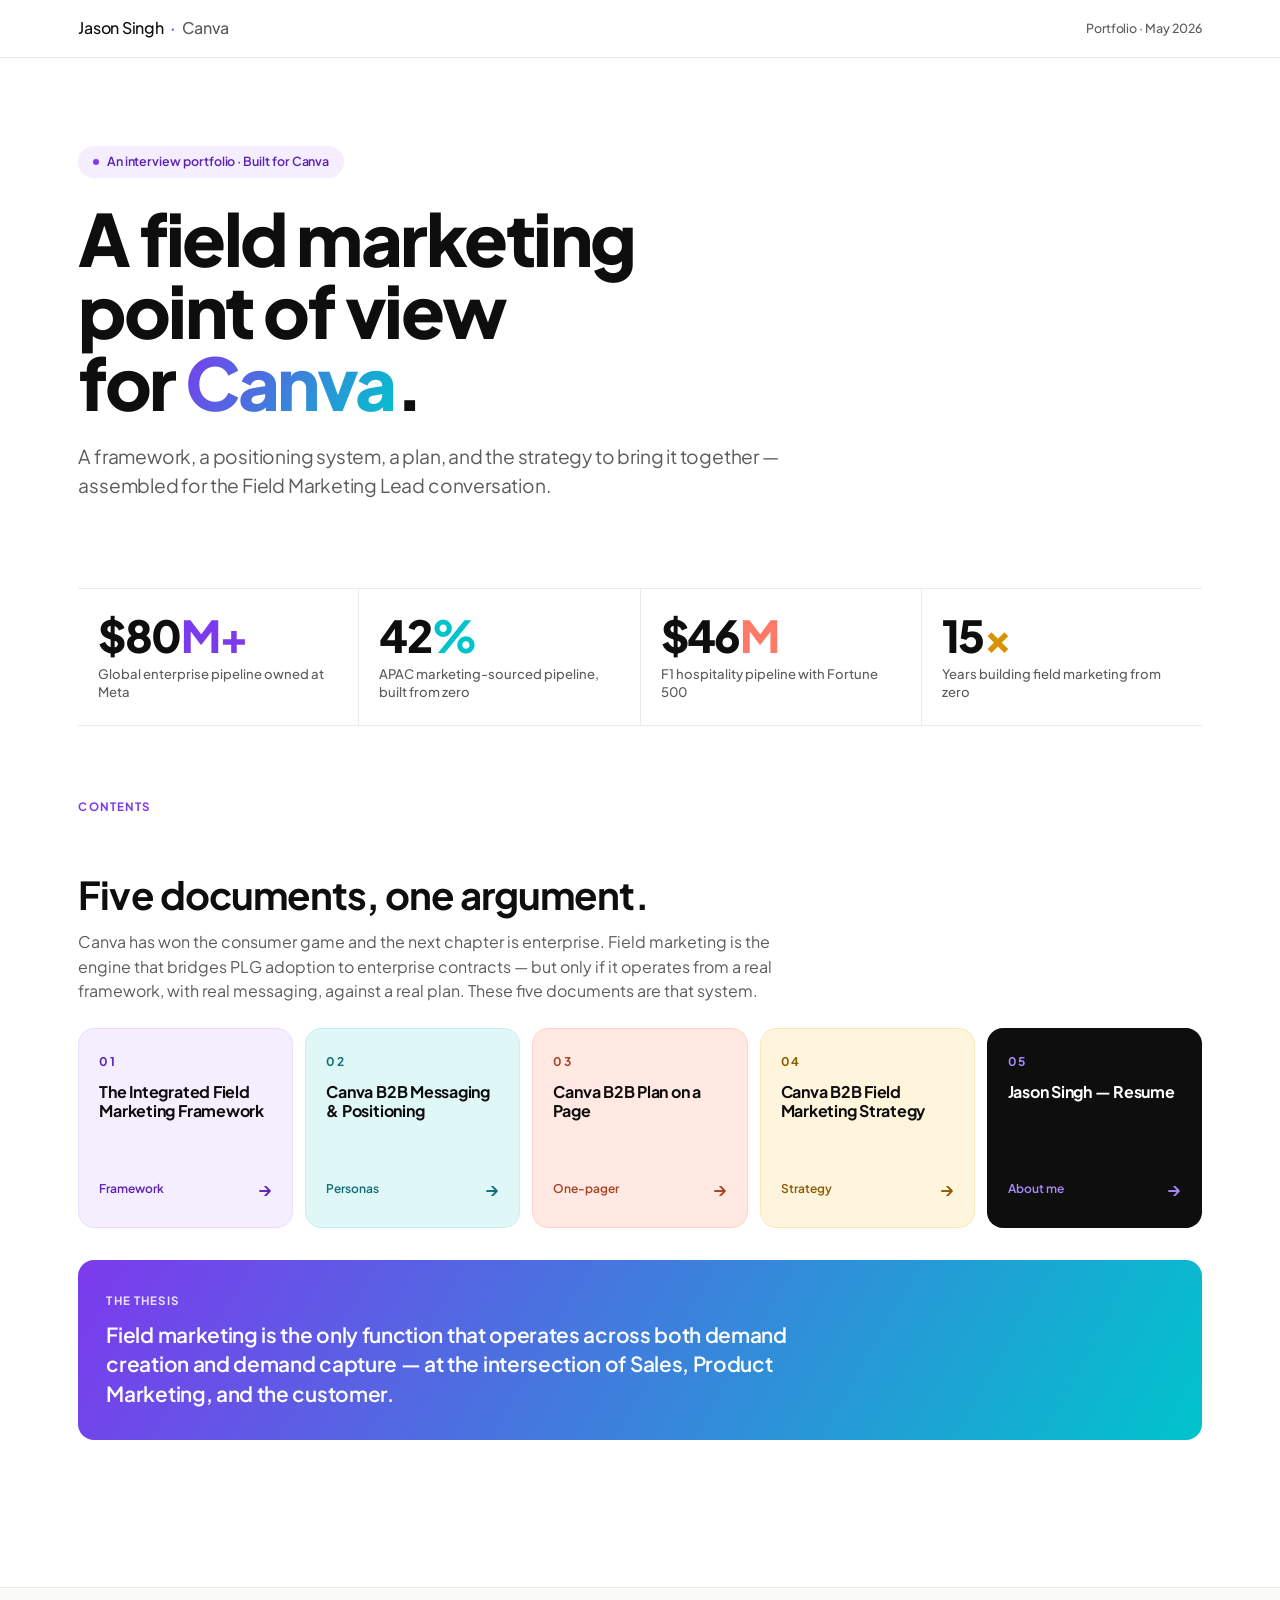
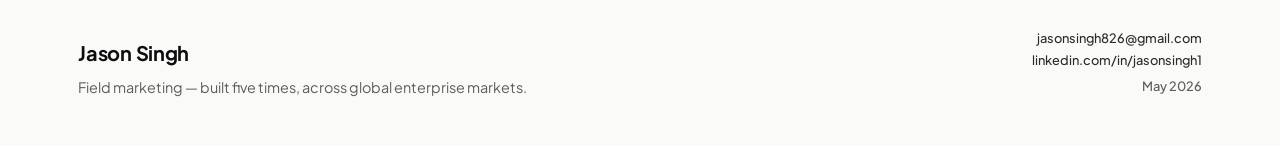
==== index.html @ 4a8be70e "Add files via upload" ====
<!DOCTYPE html>
<html lang="en">
<head>
<meta charset="UTF-8">
<meta name="viewport" content="width=device-width, initial-scale=1.0">
<title>Jason Singh — Field Marketing Portfolio for Canva</title>
<meta name="description" content="Field marketing strategy, messaging framework, and execution plan developed for Canva — by Jason Singh.">
<link rel="stylesheet" href="styles.css">
</head>
<body>

<nav class="topnav">
  <div class="topnav-inner">
    <div class="brand"><a href="index.html">Jason Singh<span class="dot">·</span><span class="sub">Canva</span></a></div>
    <span class="nav-section">Portfolio · May 2026</span>
  </div>
</nav>

<main>
  <header class="hero">
    <div class="container">
      <span class="pill">An interview portfolio · Built for Canva</span>
      <h1>A field marketing<br>point of view<br>for <span class="gradient-text">Canva</span>.</h1>
      <p class="lead">A framework, a positioning system, a plan, and the strategy to bring it together — assembled for the Field Marketing Lead conversation.</p>
    </div>
  </header>

  <div class="container">
    <div class="stat-strip">
      <div class="cell">
        <div class="num">$80<span class="accent">M+</span></div>
        <div class="label">Global enterprise pipeline owned at Meta</div>
      </div>
      <div class="cell">
        <div class="num">42<span class="accent">%</span></div>
        <div class="label">APAC marketing-sourced pipeline, built from zero</div>
      </div>
      <div class="cell">
        <div class="num">$46<span class="accent">M</span></div>
        <div class="label">F1 hospitality pipeline with Fortune 500</div>
      </div>
      <div class="cell">
        <div class="num">15<span class="accent">×</span></div>
        <div class="label">Years building field marketing from zero</div>
      </div>
    </div>
  </div>

  <section>
    <div class="container">
      <span class="section-num">Contents</span>
      <h2>Five documents, one argument.</h2>
      <p style="max-width:62ch;color:var(--muted)">Canva has won the consumer game and the next chapter is enterprise. Field marketing is the engine that bridges PLG adoption to enterprise contracts — but only if it operates from a real framework, with real messaging, against a real plan. These five documents are that system.</p>

      <div class="toc-grid">

        <a class="toc-card violet" href="framework.html">
          <div>
            <div class="num">01</div>
            <div class="title">The Integrated Field Marketing Framework</div>
          </div>
          <div class="meta"><span>Framework</span><span class="arrow">→</span></div>
        </a>

        <a class="toc-card teal" href="messaging.html">
          <div>
            <div class="num">02</div>
            <div class="title">Canva B2B Messaging &amp; Positioning</div>
          </div>
          <div class="meta"><span>Personas</span><span class="arrow">→</span></div>
        </a>

        <a class="toc-card coral" href="plan-on-a-page.html">
          <div>
            <div class="num">03</div>
            <div class="title">Canva B2B Plan on a Page</div>
          </div>
          <div class="meta"><span>One-pager</span><span class="arrow">→</span></div>
        </a>

        <a class="toc-card amber" href="strategy.html">
          <div>
            <div class="num">04</div>
            <div class="title">Canva B2B Field Marketing Strategy</div>
          </div>
          <div class="meta"><span>Strategy</span><span class="arrow">→</span></div>
        </a>

        <a class="toc-card dark" href="resume.html">
          <div>
            <div class="num">05</div>
            <div class="title">Jason Singh — Resume</div>
          </div>
          <div class="meta"><span>About me</span><span class="arrow">→</span></div>
        </a>

      </div>

      <div class="gradient-block" style="margin-top:2rem">
        <span class="kicker">The thesis</span>
        <p>Field marketing is the only function that operates across both demand creation and demand capture — at the intersection of Sales, Product Marketing, and the customer.</p>
      </div>
    </div>
  </section>
</main>

<footer class="site-footer">
  <div class="container">
    <div>
      <div class="footer-name">Jason Singh</div>
      <p style="color:var(--muted);margin:0.5rem 0 0 0;font-size:0.9rem">Field marketing — built five times, across global enterprise markets.</p>
    </div>
    <div class="footer-meta">
      <a href="mailto:jasonsingh826@gmail.com">jasonsingh826@gmail.com</a>
      <a href="https://linkedin.com/in/jasonsingh1">linkedin.com/in/jasonsingh1</a>
      <span style="color:var(--muted);display:block;margin-top:0.3rem">May 2026</span>
    </div>
  </div>
</footer>

</body>
</html>
---- styles.css ----
/* ==========================================================================
   Jason Singh — Field Marketing Portfolio
   Canva aesthetic (default) + editorial hybrid (body.editorial)
   ========================================================================== */

@import url('https://fonts.googleapis.com/css2?family=Fraunces:opsz,wght,SOFT@9..144,300..700,0..100&family=Plus+Jakarta+Sans:wght@300;400;500;600;700;800&display=swap');

:root {
  --bg: #FFFFFF;
  --bg-soft: #FAFAF9;
  --bg-tile: #F4F2EE;
  --ink: #0E0E0E;
  --ink-soft: #2C2C2C;
  --muted: #5C5C5C;
  --line: #ECEAE5;
  --line-soft: #F2F0EB;

  --violet: #7C3AED;
  --violet-soft: #F4EEFF;
  --violet-mid: #E8DEFF;
  --violet-dark: #5B21B6;

  --teal: #00C4CC;
  --teal-soft: #E0F7F8;
  --teal-mid: #C8EEEF;
  --teal-dark: #0F6E72;

  --coral: #FF7A66;
  --coral-soft: #FFE9E2;
  --coral-mid: #FFD3C5;
  --coral-dark: #A8421F;

  --amber: #D89200;
  --amber-soft: #FFF4DC;
  --amber-mid: #FCE6B8;
  --amber-dark: #8B5A00;

  --pink: #E8438C;
  --pink-soft: #FFE4F0;
  --pink-mid: #FFC6DE;
  --pink-dark: #A02860;

  --gradient: linear-gradient(120deg, #7C3AED 0%, #00C4CC 100%);
  --gradient-warm: linear-gradient(120deg, #7C3AED 0%, #E8438C 50%, #FF7A66 100%);

  --sans: 'Plus Jakarta Sans', -apple-system, 'Helvetica Neue', Arial, sans-serif;
  --serif: 'Fraunces', 'Iowan Old Style', 'Palatino', Georgia, serif;
  --max: 1200px;
  --gutter: clamp(1.25rem, 3vw, 2.5rem);
  --r-md: 12px;
  --r-lg: 16px;
  --r-pill: 100px;
}

* { box-sizing: border-box; }
html { scroll-behavior: smooth; }

body {
  margin: 0;
  background: var(--bg);
  color: var(--ink);
  font-family: var(--sans);
  font-size: 16px;
  line-height: 1.55;
  -webkit-font-smoothing: antialiased;
  text-rendering: optimizeLegibility;
}

h1, h2, h3, h4 {
  font-family: var(--sans);
  color: var(--ink);
  margin: 0;
  line-height: 1.05;
  letter-spacing: -0.025em;
}

h1 {
  font-size: clamp(2.5rem, 6vw, 4.5rem);
  font-weight: 800;
  letter-spacing: -0.035em;
  line-height: 1.0;
}

h2 {
  font-size: clamp(1.6rem, 3vw, 2.4rem);
  font-weight: 700;
  letter-spacing: -0.025em;
  margin-top: 3rem;
  margin-bottom: 0.85rem;
  line-height: 1.1;
}

h3 {
  font-size: clamp(1.1rem, 1.6vw, 1.35rem);
  font-weight: 700;
  letter-spacing: -0.015em;
  margin-top: 1.75rem;
  margin-bottom: 0.55rem;
  line-height: 1.2;
}

h4 {
  font-size: 0.78rem;
  font-weight: 700;
  text-transform: uppercase;
  letter-spacing: 0.08em;
  color: var(--violet);
  margin-top: 1.5rem;
  margin-bottom: 0.45rem;
}

p { margin: 0 0 1rem 0; max-width: 68ch; }

p.lead {
  font-size: clamp(1.05rem, 1.5vw, 1.25rem);
  font-weight: 400;
  line-height: 1.5;
  color: var(--muted);
  letter-spacing: -0.01em;
  max-width: 52ch;
}

a { color: var(--violet); text-decoration: none; font-weight: 500; transition: color 0.15s ease; }
a:hover { color: var(--violet-dark); }

strong { font-weight: 700; color: var(--ink); }
em { font-style: italic; color: var(--ink-soft); }

/* ========== Layout ========== */

.container { max-width: var(--max); margin: 0 auto; padding: 0 var(--gutter); }
.narrow { max-width: 800px; margin: 0 auto; padding: 0 var(--gutter); }

/* ========== Top nav ========== */

.topnav {
  position: sticky;
  top: 0;
  z-index: 100;
  background: rgba(255, 255, 255, 0.94);
  backdrop-filter: blur(12px);
  -webkit-backdrop-filter: blur(12px);
  border-bottom: 1px solid var(--line);
}

.topnav-inner {
  max-width: var(--max);
  margin: 0 auto;
  padding: 1rem var(--gutter);
  display: flex;
  align-items: center;
  justify-content: space-between;
  gap: 1.5rem;
}

.brand { font-size: 1rem; font-weight: 700; color: var(--ink); letter-spacing: -0.015em; }
.brand a { color: var(--ink); }
.brand .dot { color: var(--violet); margin: 0 0.4em; font-weight: 600; }
.brand .sub { font-weight: 500; color: var(--muted); }

.nav-section, .nav-back { font-size: 0.78rem; font-weight: 500; color: var(--muted); letter-spacing: -0.005em; }
.nav-back { font-weight: 600; }
.nav-back:hover { color: var(--violet); }

/* ========== Pill badge ========== */

.pill {
  display: inline-flex;
  align-items: center;
  gap: 0.5rem;
  padding: 0.4rem 0.9rem;
  background: var(--violet-soft);
  color: var(--violet-dark);
  border-radius: var(--r-pill);
  font-size: 0.78rem;
  font-weight: 600;
  letter-spacing: -0.005em;
}
.pill::before { content: ''; display: inline-block; width: 6px; height: 6px; border-radius: 50%; background: var(--violet); }
.pill.teal { background: var(--teal-soft); color: var(--teal-dark); } .pill.teal::before { background: var(--teal); }
.pill.coral { background: var(--coral-soft); color: var(--coral-dark); } .pill.coral::before { background: var(--coral); }
.pill.amber { background: var(--amber-soft); color: var(--amber-dark); } .pill.amber::before { background: var(--amber); }
.pill.pink { background: var(--pink-soft); color: var(--pink-dark); } .pill.pink::before { background: var(--pink); }
.pill.dark { background: var(--ink); color: #fff; } .pill.dark::before { background: var(--violet); }

/* ========== Hero ========== */

.hero { padding: clamp(3rem, 8vw, 5.5rem) 0 clamp(2rem, 4.5vw, 3.5rem) 0; }
.hero .pill { margin-bottom: 1.5rem; }
.hero h1 { margin-bottom: 1.5rem; }
.hero p.lead { margin-top: 1.25rem; max-width: 56ch; }
.gradient-text { background: var(--gradient); -webkit-background-clip: text; background-clip: text; color: transparent; }

/* ========== Sections ========== */

section { padding: clamp(2rem, 4vw, 3.5rem) 0; }

.section-num {
  display: inline-block;
  font-size: 0.72rem;
  font-weight: 700;
  text-transform: uppercase;
  letter-spacing: 0.1em;
  color: var(--violet);
  margin-bottom: 0.6rem;
}

/* ========== Stat strip — Canva "at a glance" ========== */

.stat-strip {
  display: grid;
  grid-template-columns: repeat(auto-fit, minmax(200px, 1fr));
  gap: 1px;
  background: var(--line);
  border-top: 1px solid var(--line);
  border-bottom: 1px solid var(--line);
  margin: 1rem 0;
}
.stat-strip .cell { background: var(--bg); padding: 1.5rem 1.25rem; }
.stat-strip .num { font-size: clamp(2rem, 3.5vw, 2.75rem); font-weight: 800; color: var(--ink); line-height: 1; letter-spacing: -0.035em; margin-bottom: 0.5rem; }
.stat-strip .num .accent { color: var(--violet); }
.stat-strip .cell:nth-child(2) .num .accent { color: var(--teal); }
.stat-strip .cell:nth-child(3) .num .accent { color: var(--coral); }
.stat-strip .cell:nth-child(4) .num .accent { color: var(--amber); }
.stat-strip .label { font-size: 0.82rem; color: var(--muted); font-weight: 500; line-height: 1.4; }

/* ========== TOC colored cards ========== */

.toc-grid {
  display: grid;
  grid-template-columns: repeat(auto-fit, minmax(210px, 1fr));
  gap: 0.75rem;
  margin: 1.5rem 0 2rem 0;
}

.toc-card {
  border-radius: var(--r-lg);
  padding: 1.5rem 1.25rem;
  display: flex;
  flex-direction: column;
  justify-content: space-between;
  min-height: 200px;
  border: 1px solid transparent;
  transition: transform 0.18s ease;
  text-decoration: none;
}
.toc-card:hover { transform: translateY(-3px); }
.toc-card .num { font-size: 0.75rem; font-weight: 700; letter-spacing: 0.1em; margin-bottom: 0.65rem; }
.toc-card .title { font-size: 1rem; font-weight: 700; line-height: 1.2; letter-spacing: -0.015em; color: var(--ink); }
.toc-card .meta { display: flex; justify-content: space-between; align-items: center; margin-top: 1rem; font-size: 0.75rem; font-weight: 600; }
.toc-card .arrow { font-size: 1.15rem; font-weight: 600; }

.toc-card.violet { background: var(--violet-soft); border-color: var(--violet-mid); }
.toc-card.violet .num, .toc-card.violet .meta span { color: var(--violet-dark); }
.toc-card.violet .arrow { color: var(--violet); }

.toc-card.teal { background: var(--teal-soft); border-color: var(--teal-mid); }
.toc-card.teal .num, .toc-card.teal .meta span { color: var(--teal-dark); }
.toc-card.teal .arrow { color: var(--teal); }

.toc-card.coral { background: var(--coral-soft); border-color: var(--coral-mid); }
.toc-card.coral .num, .toc-card.coral .meta span { color: var(--coral-dark); }
.toc-card.coral .arrow { color: var(--coral); }

.toc-card.amber { background: var(--amber-soft); border-color: var(--amber-mid); }
.toc-card.amber .num, .toc-card.amber .meta span { color: var(--amber-dark); }
.toc-card.amber .arrow { color: var(--amber); }

.toc-card.dark { background: var(--ink); }
.toc-card.dark .num, .toc-card.dark .meta span { color: #A78BFA; }
.toc-card.dark .title { color: #fff; }
.toc-card.dark .arrow { color: #fff; }

/* ========== Featured callout block ========== */

.featured {
  background: var(--gradient-warm);
  border-radius: var(--r-lg);
  padding: clamp(1.75rem, 3vw, 2.5rem);
  color: #fff;
  margin: 1.5rem 0;
  display: grid;
  grid-template-columns: 1fr auto;
  gap: 1.5rem;
  align-items: center;
  text-decoration: none;
  transition: transform 0.18s ease;
}
.featured:hover { transform: translateY(-2px); color: #fff; }
.featured .kicker { font-size: 0.72rem; font-weight: 700; letter-spacing: 0.12em; text-transform: uppercase; color: rgba(255,255,255,0.85); margin-bottom: 0.5rem; display: block; }
.featured h3 { font-size: clamp(1.5rem, 2.5vw, 2rem); font-weight: 800; color: #fff; line-height: 1.1; margin: 0 0 0.5rem 0; letter-spacing: -0.025em; }
.featured p { color: rgba(255,255,255,0.92); margin: 0; font-size: 0.95rem; max-width: 56ch; font-weight: 500; }
.featured .arrow { font-size: 2rem; font-weight: 600; color: #fff; }

@media (max-width: 600px) {
  .featured { grid-template-columns: 1fr; }
  .featured .arrow { display: none; }
}

/* ========== Gradient block / thesis ========== */

.gradient-block {
  background: var(--gradient);
  border-radius: var(--r-lg);
  padding: 2rem 1.75rem;
  color: #FFFFFF;
  margin: 2rem 0;
}
.gradient-block .kicker { font-size: 0.72rem; font-weight: 700; color: rgba(255,255,255,0.85); letter-spacing: 0.1em; text-transform: uppercase; margin-bottom: 0.65rem; display: block; }
.gradient-block p { font-size: clamp(1.1rem, 1.7vw, 1.3rem); font-weight: 600; line-height: 1.4; margin: 0; letter-spacing: -0.015em; max-width: 50ch; }
.gradient-block.warm { background: var(--gradient-warm); }

/* ========== Cards ========== */

.card {
  background: var(--bg);
  border: 1px solid var(--line);
  border-radius: var(--r-lg);
  padding: clamp(1.5rem, 2.5vw, 2rem);
  margin: 1rem 0;
}
.card.tinted-violet { background: var(--violet-soft); border-color: var(--violet-mid); }
.card.tinted-teal { background: var(--teal-soft); border-color: var(--teal-mid); }
.card.tinted-coral { background: var(--coral-soft); border-color: var(--coral-mid); }
.card.tinted-amber { background: var(--amber-soft); border-color: var(--amber-mid); }
.card.tinted-pink { background: var(--pink-soft); border-color: var(--pink-mid); }
.card.tinted-dark { background: var(--ink); color: #fff; border-color: var(--ink); }
.card.tinted-dark h3, .card.tinted-dark h4 { color: #fff; }
.card.tinted-dark p { color: rgba(255,255,255,0.88); }

.kicker {
  font-size: 0.72rem;
  font-weight: 700;
  text-transform: uppercase;
  letter-spacing: 0.1em;
  color: var(--violet);
  margin-bottom: 0.4rem;
  display: block;
}
.kicker.teal { color: var(--teal-dark); }
.kicker.coral { color: var(--coral-dark); }
.kicker.amber { color: var(--amber-dark); }
.kicker.pink { color: var(--pink-dark); }

/* ========== Tables ========== */

.table-wrap { margin: 1.25rem 0; overflow-x: auto; border: 1px solid var(--line); border-radius: var(--r-lg); background: var(--bg); }
table { width: 100%; border-collapse: collapse; font-size: 0.92rem; line-height: 1.5; }
thead th { text-align: left; background: var(--bg-soft); padding: 0.85rem 1rem; font-weight: 700; font-size: 0.72rem; text-transform: uppercase; letter-spacing: 0.06em; color: var(--ink); border-bottom: 1px solid var(--line); vertical-align: top; }
tbody td { padding: 0.85rem 1rem; border-bottom: 1px solid var(--line-soft); vertical-align: top; }
tbody tr:last-child td { border-bottom: none; }
tbody tr:hover { background: var(--bg-soft); }
td strong, td b { color: var(--ink); font-weight: 700; }

/* ========== Lists ========== */

ul, ol { margin: 0.5rem 0 1.25rem 0; padding-left: 1.4rem; max-width: 68ch; }
li { margin-bottom: 0.4rem; }

ul.clean { list-style: none; padding-left: 0; }
ul.clean li { position: relative; padding-left: 1.4rem; margin-bottom: 0.5rem; }
ul.clean li::before { content: ''; position: absolute; left: 0; top: 0.6rem; width: 8px; height: 8px; border-radius: 50%; background: var(--violet); }
ul.clean.teal li::before { background: var(--teal); }
ul.clean.coral li::before { background: var(--coral); }
ul.clean.amber li::before { background: var(--amber); }

/* ========== Personas ========== */

.persona { padding: 1.75rem 0; border-top: 1px solid var(--line); }
.persona-head { display: flex; align-items: baseline; gap: 1.25rem; margin-bottom: 1rem; flex-wrap: wrap; }
.persona-num { font-size: 0.78rem; font-weight: 700; color: var(--violet); letter-spacing: 0.1em; }
.persona-name { font-size: clamp(1.4rem, 2.2vw, 1.85rem); font-weight: 700; letter-spacing: -0.02em; color: var(--ink); }
.persona-tag { font-style: italic; color: var(--muted); font-size: 1rem; font-weight: 500; }

/* ========== Cols ========== */

.cols-2 { display: grid; grid-template-columns: repeat(auto-fit, minmax(280px, 1fr)); gap: 1rem; margin: 1.25rem 0; }
.cols-3 { display: grid; grid-template-columns: repeat(auto-fit, minmax(220px, 1fr)); gap: 1rem; margin: 1.25rem 0; }

/* ========== Footer ========== */

.site-footer { border-top: 1px solid var(--line); margin-top: 4rem; padding: 2.5rem 0 3rem 0; background: var(--bg-soft); }
.site-footer .container { display: flex; justify-content: space-between; align-items: flex-end; gap: 2rem; flex-wrap: wrap; }
.footer-name { font-size: 1.25rem; font-weight: 700; color: var(--ink); letter-spacing: -0.015em; }
.footer-meta { font-size: 0.8rem; color: var(--muted); font-weight: 500; text-align: right; line-height: 1.7; }
.footer-meta a { color: var(--ink-soft); display: block; }
.footer-meta a:hover { color: var(--violet); }

/* ========== Plan-on-a-page grid ========== */

.popgrid { display: grid; grid-template-columns: repeat(12, 1fr); gap: 0.75rem; margin: 1.25rem 0; }
.popcell { background: var(--bg); border: 1px solid var(--line); border-radius: var(--r-lg); padding: 1.25rem; }
.popcell.violet { background: var(--violet-soft); border-color: var(--violet-mid); }
.popcell.teal { background: var(--teal-soft); border-color: var(--teal-mid); }
.popcell.coral { background: var(--coral-soft); border-color: var(--coral-mid); }
.popcell.amber { background: var(--amber-soft); border-color: var(--amber-mid); }
.popcell.pink { background: var(--pink-soft); border-color: var(--pink-mid); }
.popcell.dark { background: var(--ink); color: #fff; border-color: var(--ink); }
.popcell.dark h3, .popcell.dark h4 { color: #fff; }
.popcell.dark p { color: rgba(255,255,255,0.88); }
.popcell.dark .kicker { color: #A78BFA; }
.popcell h4 { margin-top: 0; color: var(--ink); }
.popcell.violet h4 { color: var(--violet-dark); }
.popcell.teal h4 { color: var(--teal-dark); }
.popcell.coral h4 { color: var(--coral-dark); }
.popcell.amber h4 { color: var(--amber-dark); }
.popcell.pink h4 { color: var(--pink-dark); }

.popcell.gradient { background: var(--gradient-warm); color: #fff; border-color: transparent; }
.popcell.gradient h3, .popcell.gradient h4 { color: #fff; }
.popcell.gradient p { color: rgba(255,255,255,0.95); }
.popcell.gradient .kicker { color: rgba(255,255,255,0.85); }

.span-12 { grid-column: span 12; }
.span-8 { grid-column: span 8; }
.span-6 { grid-column: span 6; }
.span-4 { grid-column: span 4; }
.span-3 { grid-column: span 3; }
.span-2 { grid-column: span 2; }

@media (max-width: 800px) {
  .span-8, .span-6, .span-4, .span-3, .span-2 { grid-column: span 12; }
}

/* ========== Resume rows ========== */

.resume-row { display: grid; grid-template-columns: 200px 1fr; gap: 2rem; padding: 1.5rem 0; border-bottom: 1px solid var(--line); align-items: baseline; }
.resume-row:last-child { border-bottom: none; }
.resume-meta { font-size: 0.78rem; font-weight: 600; color: var(--muted); line-height: 1.6; }
.resume-role h3 { margin: 0 0 0.25rem 0; font-size: 1.2rem; }
.resume-org { font-size: 0.95rem; color: var(--violet); margin: 0 0 0.5rem 0; font-weight: 600; }
.resume-row ul { margin: 0.5rem 0 0 0; }

@media (max-width: 700px) {
  .resume-row { grid-template-columns: 1fr; gap: 0.5rem; }
}

/* ==========================================================================
   EDITORIAL HYBRID — body.editorial
   Used for the deep-dive Strategy page only.
   Keeps Canva nav/footer for site coherence; switches typography to serif
   for prose, tones down color, widens reading rhythm.
   ========================================================================== */

body.editorial {
  background: #FCFAF5;
  color: #14110D;
}

body.editorial h1,
body.editorial h2,
body.editorial h3 {
  font-family: var(--serif);
  font-weight: 400;
  font-variation-settings: 'opsz' 144, 'SOFT' 50;
  letter-spacing: -0.02em;
  color: #14110D;
}

body.editorial h1 {
  font-weight: 350;
  font-size: clamp(2.5rem, 5.5vw, 4.5rem);
  letter-spacing: -0.025em;
  line-height: 1.0;
}

body.editorial h2 {
  font-size: clamp(1.7rem, 3vw, 2.3rem);
  font-weight: 400;
  margin-top: 3rem;
  line-height: 1.1;
}

body.editorial h3 {
  font-size: clamp(1.15rem, 1.7vw, 1.3rem);
  font-weight: 500;
  font-variation-settings: 'opsz' 36;
  margin-top: 1.5rem;
  margin-bottom: 0.5rem;
  line-height: 1.25;
}

body.editorial h4 {
  font-family: var(--sans);
  font-size: 0.74rem;
  letter-spacing: 0.1em;
  color: var(--violet);
}

body.editorial p {
  font-size: 1.02rem;
  line-height: 1.7;
  color: #2A2620;
  max-width: 64ch;
}

body.editorial p.lead {
  font-family: var(--serif);
  font-weight: 300;
  font-variation-settings: 'opsz' 96, 'SOFT' 50;
  font-size: clamp(1.15rem, 1.7vw, 1.4rem);
  line-height: 1.45;
  color: #4A4338;
  letter-spacing: -0.01em;
  max-width: 38ch;
}

body.editorial em {
  font-style: italic;
  color: #4A4338;
}

body.editorial .topnav {
  background: rgba(252, 250, 245, 0.94);
  border-bottom-color: #E8E1D0;
}

body.editorial .section-num {
  font-family: var(--sans);
  color: var(--violet);
}

body.editorial .callout {
  font-family: var(--serif);
  font-size: clamp(1.1rem, 1.6vw, 1.3rem);
  font-weight: 350;
  font-variation-settings: 'opsz' 96, 'SOFT' 50;
  font-style: italic;
  line-height: 1.45;
  color: #14110D;
  border-left: 2px solid var(--violet);
  padding-left: 1.5rem;
  margin: 2rem 0;
  max-width: 38ch;
}

body.editorial .table-wrap {
  border-color: #E8E1D0;
  background: #FFFEF9;
  border-radius: 4px;
}

body.editorial thead th {
  background: #F5EFDF;
  border-bottom-color: #14110D;
  font-family: var(--sans);
}

body.editorial tbody td { border-bottom-color: #E8E1D0; }
body.editorial tbody tr:hover { background: #F5EFDF; }

body.editorial .card {
  background: #FFFEF9;
  border-color: #E8E1D0;
  border-radius: 4px;
}

body.editorial .card.tinted-violet {
  background: #F4EEFF;
  border-color: var(--violet-mid);
}

body.editorial .site-footer {
  background: #F5EFDF;
  border-top-color: #E8E1D0;
}

body.editorial .footer-meta a { color: #4A4338; }

body.editorial .pill {
  font-family: var(--sans);
}

body.editorial ul.clean li::before {
  background: var(--violet);
  width: 6px; height: 6px;
  top: 0.7rem;
}

/* Editorial mode keeps gradient blocks for accent moments — they still fit */
body.editorial .gradient-block,
body.editorial .gradient-block.warm,
body.editorial .featured { /* unchanged */ }

/* ========== Print ========== */

@media print {
  .topnav, .site-footer { display: none; }
  body { background: white; color: black; }
  .hero { padding-top: 0; }
}

/* ========== Reveal animation ========== */

@keyframes fadeUp { from { opacity: 0; transform: translateY(12px); } to { opacity: 1; transform: translateY(0); } }
.hero > * { animation: fadeUp 0.6s cubic-bezier(0.2, 0.8, 0.2, 1) backwards; }
.hero .pill { animation-delay: 0.05s; }
.hero h1 { animation-delay: 0.15s; }
.hero p.lead { animation-delay: 0.25s; }
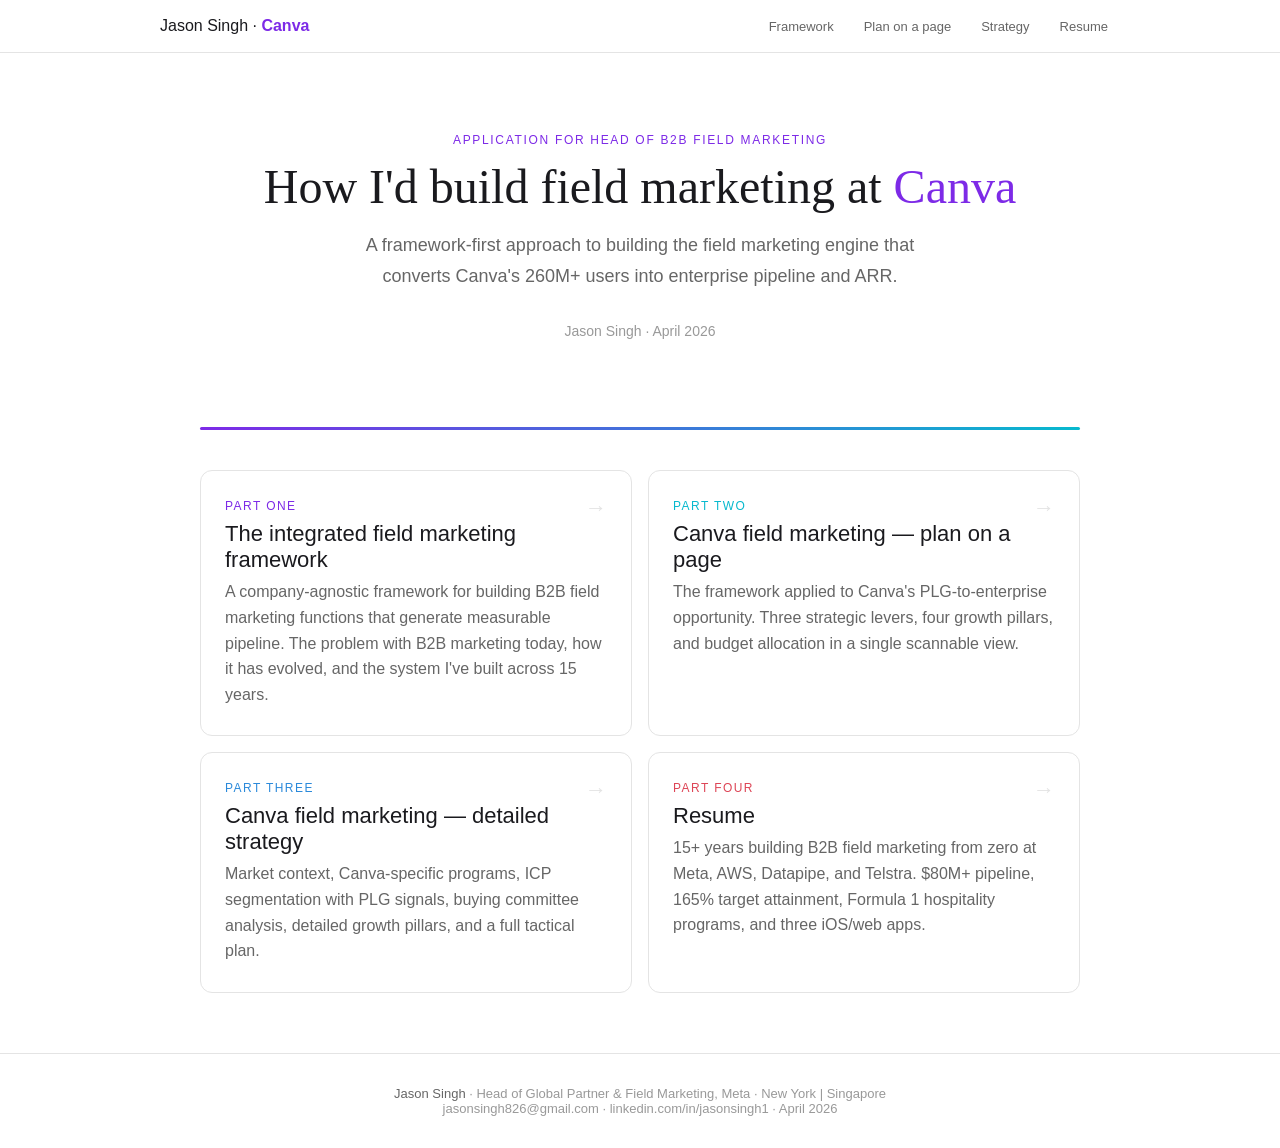
==== commit 0a16afc4: "Add files via upload" ====
--- a/index.html
+++ b/index.html
@@ -3,120 +3,89 @@
 <head>
 <meta charset="UTF-8">
 <meta name="viewport" content="width=device-width, initial-scale=1.0">
-<title>Jason Singh — Field Marketing Portfolio for Canva</title>
-<meta name="description" content="Field marketing strategy, messaging framework, and execution plan developed for Canva — by Jason Singh.">
-<link rel="stylesheet" href="styles.css">
+<title>Jason Singh — Head of B2B Field Marketing, Canva</title>
+<link href="https://fonts.googleapis.com/css2?family=DM+Sans:wght@300;400;500;600&family=DM+Serif+Display&display=swap" rel="stylesheet">
+<style>
+:root{--purple:#7D2AE7;--purple-light:#EEEDFE;--purple-dark:#3C3489;--teal:#07B9CE;--teal-light:#e5f8fa;--teal-dark:#085041;--blue:#2A89DA;--blue-light:#E6F1FB;--text:#1a1a1e;--text-2:#444;--text-3:#666;--text-4:#999;--bg:#fff;--border:#e4e4e4}
+*{box-sizing:border-box;margin:0;padding:0}
+body{font-family:'DM Sans',sans-serif;color:var(--text);background:var(--bg)}
+nav{background:rgba(255,255,255,.95);backdrop-filter:blur(12px);border-bottom:1px solid var(--border);padding:0 40px}
+nav .nav-inner{max-width:960px;margin:0 auto;display:flex;align-items:center;justify-content:space-between;height:52px}
+nav .nav-name{font-size:16px;font-weight:500}
+nav .nav-name span{color:var(--purple);font-weight:600}
+nav ul{list-style:none;display:flex;gap:6px}
+nav a{font-size:13px;font-weight:500;color:var(--text-3);text-decoration:none;padding:6px 12px;border-radius:6px;transition:all .2s}
+nav a:hover,nav a.active{background:var(--purple-light);color:var(--purple-dark)}
+main{max-width:960px;margin:0 auto;padding:0 40px}
+.hero{padding:80px 0 48px;text-align:center}
+.hero-eyebrow{font-size:12px;font-weight:500;letter-spacing:.14em;text-transform:uppercase;color:var(--purple);margin-bottom:12px}
+.hero h1{font-family:'DM Serif Display',serif;font-size:48px;font-weight:400;line-height:1.15;margin-bottom:16px}
+.hero h1 em{font-style:normal;color:var(--purple)}
+.hero-sub{font-size:18px;color:var(--text-3);line-height:1.7;max-width:620px;margin:0 auto 32px}
+.hero-meta{font-size:14px;color:var(--text-4)}
+.canva-stripe{height:3px;background:linear-gradient(90deg,var(--purple),var(--teal));border-radius:2px;margin:40px 0}
+.cards{display:grid;grid-template-columns:repeat(2,1fr);gap:16px;margin:0 0 60px}
+.card{padding:28px 24px;border:1px solid var(--border);border-radius:12px;text-decoration:none;color:var(--text);transition:all .2s;position:relative;overflow:hidden}
+.card:hover{border-color:var(--purple);box-shadow:0 4px 20px rgba(125,42,231,.08)}
+.card-num{font-size:12px;font-weight:500;letter-spacing:.12em;text-transform:uppercase;margin-bottom:8px}
+.c1 .card-num{color:var(--purple)}.c2 .card-num{color:var(--teal)}.c3 .card-num{color:var(--blue)}.c4 .card-num{color:#d45}
+.card h2{font-size:22px;font-weight:500;margin-bottom:6px}
+.card p{font-size:16px;color:var(--text-3);line-height:1.6}
+.card-arrow{position:absolute;top:24px;right:24px;font-size:22px;color:var(--border);transition:all .2s}
+.card:hover .card-arrow{color:var(--purple);transform:translate(4px,0)}
+footer{padding:32px 0;border-top:1px solid var(--border);font-size:13px;color:var(--text-4);text-align:center}
+footer b{color:var(--text-3);font-weight:500}
+</style>
 </head>
 <body>
-
-<nav class="topnav">
-  <div class="topnav-inner">
-    <div class="brand"><a href="index.html">Jason Singh<span class="dot">·</span><span class="sub">Canva</span></a></div>
-    <span class="nav-section">Portfolio · May 2026</span>
-  </div>
-</nav>
+<nav><div class="nav-inner">
+<div class="nav-name">Jason Singh · <span>Canva</span></div>
+<ul>
+<li><a href="framework.html">Framework</a></li>
+<li><a href="plan.html">Plan on a page</a></li>
+<li><a href="strategy.html">Strategy</a></li>
+<li><a href="resume.html">Resume</a></li>
+</ul>
+</div></nav>
 
 <main>
-  <header class="hero">
-    <div class="container">
-      <span class="pill">An interview portfolio · Built for Canva</span>
-      <h1>A field marketing<br>point of view<br>for <span class="gradient-text">Canva</span>.</h1>
-      <p class="lead">A framework, a positioning system, a plan, and the strategy to bring it together — assembled for the Field Marketing Lead conversation.</p>
-    </div>
-  </header>
+<div class="hero">
+<div class="hero-eyebrow">Application for Head of B2B Field Marketing</div>
+<h1>How I'd build field marketing at <em>Canva</em></h1>
+<p class="hero-sub">A framework-first approach to building the field marketing engine that converts Canva's 260M+ users into enterprise pipeline and ARR.</p>
+<p class="hero-meta">Jason Singh · April 2026</p>
+</div>
 
-  <div class="container">
-    <div class="stat-strip">
-      <div class="cell">
-        <div class="num">$80<span class="accent">M+</span></div>
-        <div class="label">Global enterprise pipeline owned at Meta</div>
-      </div>
-      <div class="cell">
-        <div class="num">42<span class="accent">%</span></div>
-        <div class="label">APAC marketing-sourced pipeline, built from zero</div>
-      </div>
-      <div class="cell">
-        <div class="num">$46<span class="accent">M</span></div>
-        <div class="label">F1 hospitality pipeline with Fortune 500</div>
-      </div>
-      <div class="cell">
-        <div class="num">15<span class="accent">×</span></div>
-        <div class="label">Years building field marketing from zero</div>
-      </div>
-    </div>
-  </div>
+<div class="canva-stripe"></div>
 
-  <section>
-    <div class="container">
-      <span class="section-num">Contents</span>
-      <h2>Five documents, one argument.</h2>
-      <p style="max-width:62ch;color:var(--muted)">Canva has won the consumer game and the next chapter is enterprise. Field marketing is the engine that bridges PLG adoption to enterprise contracts — but only if it operates from a real framework, with real messaging, against a real plan. These five documents are that system.</p>
-
-      <div class="toc-grid">
-
-        <a class="toc-card violet" href="framework.html">
-          <div>
-            <div class="num">01</div>
-            <div class="title">The Integrated Field Marketing Framework</div>
-          </div>
-          <div class="meta"><span>Framework</span><span class="arrow">→</span></div>
-        </a>
-
-        <a class="toc-card teal" href="messaging.html">
-          <div>
-            <div class="num">02</div>
-            <div class="title">Canva B2B Messaging &amp; Positioning</div>
-          </div>
-          <div class="meta"><span>Personas</span><span class="arrow">→</span></div>
-        </a>
-
-        <a class="toc-card coral" href="plan-on-a-page.html">
-          <div>
-            <div class="num">03</div>
-            <div class="title">Canva B2B Plan on a Page</div>
-          </div>
-          <div class="meta"><span>One-pager</span><span class="arrow">→</span></div>
-        </a>
-
-        <a class="toc-card amber" href="strategy.html">
-          <div>
-            <div class="num">04</div>
-            <div class="title">Canva B2B Field Marketing Strategy</div>
-          </div>
-          <div class="meta"><span>Strategy</span><span class="arrow">→</span></div>
-        </a>
-
-        <a class="toc-card dark" href="resume.html">
-          <div>
-            <div class="num">05</div>
-            <div class="title">Jason Singh — Resume</div>
-          </div>
-          <div class="meta"><span>About me</span><span class="arrow">→</span></div>
-        </a>
-
-      </div>
-
-      <div class="gradient-block" style="margin-top:2rem">
-        <span class="kicker">The thesis</span>
-        <p>Field marketing is the only function that operates across both demand creation and demand capture — at the intersection of Sales, Product Marketing, and the customer.</p>
-      </div>
-    </div>
-  </section>
+<div class="cards">
+<a href="framework.html" class="card c1">
+<div class="card-num">Part one</div>
+<span class="card-arrow">→</span>
+<h2>The integrated field marketing framework</h2>
+<p>A company-agnostic framework for building B2B field marketing functions that generate measurable pipeline. The problem with B2B marketing today, how it has evolved, and the system I've built across 15 years.</p>
+</a>
+<a href="plan.html" class="card c2">
+<div class="card-num">Part two</div>
+<span class="card-arrow">→</span>
+<h2>Canva field marketing — plan on a page</h2>
+<p>The framework applied to Canva's PLG-to-enterprise opportunity. Three strategic levers, four growth pillars, and budget allocation in a single scannable view.</p>
+</a>
+<a href="strategy.html" class="card c3">
+<div class="card-num">Part three</div>
+<span class="card-arrow">→</span>
+<h2>Canva field marketing — detailed strategy</h2>
+<p>Market context, Canva-specific programs, ICP segmentation with PLG signals, buying committee analysis, detailed growth pillars, and a full tactical plan.</p>
+</a>
+<a href="resume.html" class="card c4">
+<div class="card-num">Part four</div>
+<span class="card-arrow">→</span>
+<h2>Resume</h2>
+<p>15+ years building B2B field marketing from zero at Meta, AWS, Datapipe, and Telstra. $80M+ pipeline, 165% target attainment, Formula 1 hospitality programs, and three iOS/web apps.</p>
+</a>
+</div>
 </main>
 
-<footer class="site-footer">
-  <div class="container">
-    <div>
-      <div class="footer-name">Jason Singh</div>
-      <p style="color:var(--muted);margin:0.5rem 0 0 0;font-size:0.9rem">Field marketing — built five times, across global enterprise markets.</p>
-    </div>
-    <div class="footer-meta">
-      <a href="mailto:jasonsingh826@gmail.com">jasonsingh826@gmail.com</a>
-      <a href="https://linkedin.com/in/jasonsingh1">linkedin.com/in/jasonsingh1</a>
-      <span style="color:var(--muted);display:block;margin-top:0.3rem">May 2026</span>
-    </div>
-  </div>
-</footer>
-
+<footer><b>Jason Singh</b> · Head of Global Partner & Field Marketing, Meta · New York | Singapore<br>jasonsingh826@gmail.com · linkedin.com/in/jasonsingh1 · April 2026</footer>
 </body>
 </html>
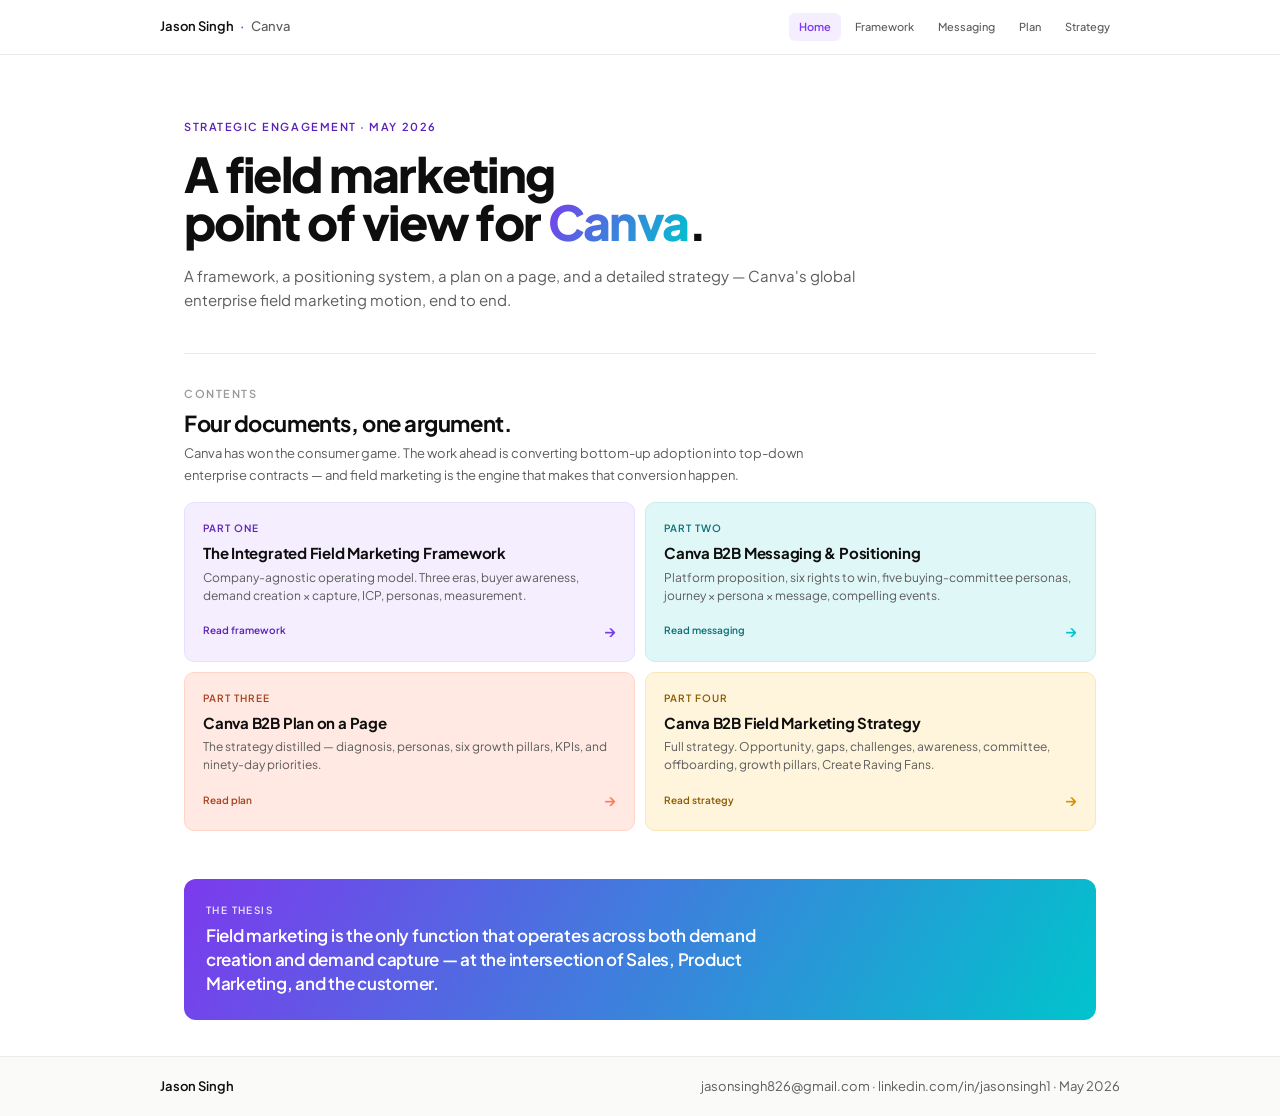
==== commit a9165a7c: "Add files via upload" ====
--- a/index.html
+++ b/index.html
@@ -3,89 +3,149 @@
 <head>
 <meta charset="UTF-8">
 <meta name="viewport" content="width=device-width, initial-scale=1.0">
-<title>Jason Singh — Head of B2B Field Marketing, Canva</title>
-<link href="https://fonts.googleapis.com/css2?family=DM+Sans:wght@300;400;500;600&family=DM+Serif+Display&display=swap" rel="stylesheet">
+<title>Jason Singh — Canva Field Marketing</title>
+<meta name="description" content="A field marketing point of view for Canva — framework, positioning, plan, and strategy.">
+<link rel="preconnect" href="https://fonts.googleapis.com">
+<link rel="preconnect" href="https://fonts.gstatic.com" crossorigin>
+<link href="https://fonts.googleapis.com/css2?family=Plus+Jakarta+Sans:wght@400;500;600;700;800&display=swap" rel="stylesheet">
 <style>
-:root{--purple:#7D2AE7;--purple-light:#EEEDFE;--purple-dark:#3C3489;--teal:#07B9CE;--teal-light:#e5f8fa;--teal-dark:#085041;--blue:#2A89DA;--blue-light:#E6F1FB;--text:#1a1a1e;--text-2:#444;--text-3:#666;--text-4:#999;--bg:#fff;--border:#e4e4e4}
-*{box-sizing:border-box;margin:0;padding:0}
-body{font-family:'DM Sans',sans-serif;color:var(--text);background:var(--bg)}
-nav{background:rgba(255,255,255,.95);backdrop-filter:blur(12px);border-bottom:1px solid var(--border);padding:0 40px}
-nav .nav-inner{max-width:960px;margin:0 auto;display:flex;align-items:center;justify-content:space-between;height:52px}
-nav .nav-name{font-size:16px;font-weight:500}
-nav .nav-name span{color:var(--purple);font-weight:600}
-nav ul{list-style:none;display:flex;gap:6px}
-nav a{font-size:13px;font-weight:500;color:var(--text-3);text-decoration:none;padding:6px 12px;border-radius:6px;transition:all .2s}
-nav a:hover,nav a.active{background:var(--purple-light);color:var(--purple-dark)}
-main{max-width:960px;margin:0 auto;padding:0 40px}
-.hero{padding:80px 0 48px;text-align:center}
-.hero-eyebrow{font-size:12px;font-weight:500;letter-spacing:.14em;text-transform:uppercase;color:var(--purple);margin-bottom:12px}
-.hero h1{font-family:'DM Serif Display',serif;font-size:48px;font-weight:400;line-height:1.15;margin-bottom:16px}
-.hero h1 em{font-style:normal;color:var(--purple)}
-.hero-sub{font-size:18px;color:var(--text-3);line-height:1.7;max-width:620px;margin:0 auto 32px}
-.hero-meta{font-size:14px;color:var(--text-4)}
-.canva-stripe{height:3px;background:linear-gradient(90deg,var(--purple),var(--teal));border-radius:2px;margin:40px 0}
-.cards{display:grid;grid-template-columns:repeat(2,1fr);gap:16px;margin:0 0 60px}
-.card{padding:28px 24px;border:1px solid var(--border);border-radius:12px;text-decoration:none;color:var(--text);transition:all .2s;position:relative;overflow:hidden}
-.card:hover{border-color:var(--purple);box-shadow:0 4px 20px rgba(125,42,231,.08)}
-.card-num{font-size:12px;font-weight:500;letter-spacing:.12em;text-transform:uppercase;margin-bottom:8px}
-.c1 .card-num{color:var(--purple)}.c2 .card-num{color:var(--teal)}.c3 .card-num{color:var(--blue)}.c4 .card-num{color:#d45}
-.card h2{font-size:22px;font-weight:500;margin-bottom:6px}
-.card p{font-size:16px;color:var(--text-3);line-height:1.6}
-.card-arrow{position:absolute;top:24px;right:24px;font-size:22px;color:var(--border);transition:all .2s}
-.card:hover .card-arrow{color:var(--purple);transform:translate(4px,0)}
-footer{padding:32px 0;border-top:1px solid var(--border);font-size:13px;color:var(--text-4);text-align:center}
-footer b{color:var(--text-3);font-weight:500}
+* { box-sizing: border-box; margin: 0; padding: 0; }
+html { scroll-behavior: smooth; }
+body { font-family: 'Plus Jakarta Sans', -apple-system, sans-serif; color: #0E0E0E; background: #FFFFFF; -webkit-font-smoothing: antialiased; font-size: 14px; line-height: 1.5; }
+a { text-decoration: none; color: inherit; }
+p { line-height: 1.65; }
+nav { background: rgba(255,255,255,0.95); backdrop-filter: blur(12px); -webkit-backdrop-filter: blur(12px); border-bottom: 1px solid #ECEAE5; padding: 0 24px; position: sticky; top: 0; z-index: 100; }
+nav .nav-inner { max-width: 960px; margin: 0 auto; display: flex; align-items: center; justify-content: space-between; height: 54px; }
+nav .brand { font-size: 13px; font-weight: 600; color: #0E0E0E; }
+nav .brand .dot { color: #7C3AED; margin: 0 6px; }
+nav .brand .sub { color: #5C5C5C; font-weight: 500; }
+nav .links { display: flex; gap: 4px; }
+nav .links a { font-size: 11px; font-weight: 500; color: #5C5C5C; padding: 6px 10px; border-radius: 6px; transition: all 0.15s; }
+nav .links a:hover { background: #F4EEFF; color: #5B21B6; }
+nav .links a.active { background: #F4EEFF; color: #7C3AED; font-weight: 600; }
+main { max-width: 960px; margin: 0 auto; padding: 0 24px; }
+.hero { padding: 64px 0 40px 0; }
+.eyebrow { font-size: 11px; font-weight: 600; letter-spacing: 0.14em; text-transform: uppercase; color: #5B21B6; margin-bottom: 14px; }
+h1 { font-weight: 800; font-size: 48px; line-height: 1.0; letter-spacing: -0.035em; margin-bottom: 18px; }
+.gradient-text { background: linear-gradient(120deg, #7C3AED 0%, #00C4CC 100%); -webkit-background-clip: text; background-clip: text; color: transparent; }
+.lead { font-size: 15px; color: #5C5C5C; font-weight: 400; max-width: 62ch; }
+.section-header { padding: 32px 0 0 0; border-top: 1px solid #ECEAE5; }
+.section-header .small-eyebrow { font-size: 11px; font-weight: 600; letter-spacing: 0.14em; text-transform: uppercase; color: #999; margin-bottom: 6px; }
+.section-header h2 { font-size: 22px; font-weight: 700; letter-spacing: -0.02em; line-height: 1.3; margin-bottom: 6px; }
+.section-header p { font-size: 13px; color: #5C5C5C; max-width: 62ch; }
+.toc-grid { display: grid; grid-template-columns: 1fr 1fr; gap: 10px; padding: 16px 0; }
+.toc-card { display: flex; flex-direction: column; justify-content: space-between; min-height: 140px; padding: 18px; border-radius: 10px; transition: transform 0.18s ease; cursor: pointer; }
+.toc-card:hover { transform: translateY(-2px); }
+.toc-card .num { font-size: 10px; font-weight: 600; letter-spacing: 0.1em; margin-bottom: 8px; }
+.toc-card .title { font-size: 15px; font-weight: 700; color: #0E0E0E; line-height: 1.25; letter-spacing: -0.015em; margin-bottom: 6px; }
+.toc-card .desc { font-size: 12px; color: #5C5C5C; line-height: 1.5; }
+.toc-card .meta { display: flex; justify-content: space-between; align-items: center; margin-top: 14px; font-size: 10px; font-weight: 600; }
+.toc-card .arrow { font-size: 16px; font-weight: 600; }
+.toc-card.violet { background: #F4EEFF; border: 1px solid #E8DEFF; }
+.toc-card.violet .num, .toc-card.violet .meta span:first-child { color: #5B21B6; }
+.toc-card.violet .arrow { color: #7C3AED; }
+.toc-card.teal { background: #E0F7F8; border: 1px solid #C8EEEF; }
+.toc-card.teal .num, .toc-card.teal .meta span:first-child { color: #0F6E72; }
+.toc-card.teal .arrow { color: #00C4CC; }
+.toc-card.coral { background: #FFE9E2; border: 1px solid #FFD3C5; }
+.toc-card.coral .num, .toc-card.coral .meta span:first-child { color: #A8421F; }
+.toc-card.coral .arrow { color: #FF7A66; }
+.toc-card.amber { background: #FFF4DC; border: 1px solid #FCE6B8; }
+.toc-card.amber .num, .toc-card.amber .meta span:first-child { color: #8B5A00; }
+.toc-card.amber .arrow { color: #D89200; }
+.thesis { background: linear-gradient(120deg, #7C3AED 0%, #00C4CC 100%); border-radius: 12px; padding: 24px 22px; color: #fff; margin: 32px 0 36px 0; }
+.thesis .kicker { font-size: 10px; font-weight: 600; letter-spacing: 0.14em; text-transform: uppercase; color: rgba(255,255,255,0.85); margin-bottom: 6px; }
+.thesis p { font-size: 17px; font-weight: 600; line-height: 1.4; letter-spacing: -0.015em; max-width: 50ch; color: #fff; }
+.site-footer { border-top: 1px solid #ECEAE5; background: #FAFAF9; padding: 20px 24px; }
+.site-footer .footer-inner { max-width: 960px; margin: 0 auto; display: flex; justify-content: space-between; align-items: center; gap: 16px; flex-wrap: wrap; font-size: 13px; }
+.site-footer .name { font-weight: 600; color: #0E0E0E; }
+.site-footer .meta { color: #5C5C5C; font-weight: 400; }
+.site-footer .meta a:hover { color: #7C3AED; }
+@media (max-width: 700px) { h1 { font-size: 36px; } .toc-grid { grid-template-columns: 1fr; } nav .links { display: none; } }
 </style>
 </head>
 <body>
-<nav><div class="nav-inner">
-<div class="nav-name">Jason Singh · <span>Canva</span></div>
-<ul>
-<li><a href="framework.html">Framework</a></li>
-<li><a href="plan.html">Plan on a page</a></li>
-<li><a href="strategy.html">Strategy</a></li>
-<li><a href="resume.html">Resume</a></li>
-</ul>
-</div></nav>
+
+<nav>
+  <div class="nav-inner">
+    <div class="brand">Jason Singh<span class="dot">·</span><span class="sub">Canva</span></div>
+    <div class="links">
+      <a href="index.html" class="active">Home</a>
+      <a href="framework.html">Framework</a>
+      <a href="messaging.html">Messaging</a>
+      <a href="plan-on-a-page.html">Plan</a>
+      <a href="strategy.html">Strategy</a>
+    </div>
+  </div>
+</nav>
 
 <main>
-<div class="hero">
-<div class="hero-eyebrow">Application for Head of B2B Field Marketing</div>
-<h1>How I'd build field marketing at <em>Canva</em></h1>
-<p class="hero-sub">A framework-first approach to building the field marketing engine that converts Canva's 260M+ users into enterprise pipeline and ARR.</p>
-<p class="hero-meta">Jason Singh · April 2026</p>
-</div>
 
-<div class="canva-stripe"></div>
+  <section class="hero">
+    <div class="eyebrow">Strategic engagement · May 2026</div>
+    <h1>A field marketing<br>point of view for <span class="gradient-text">Canva</span>.</h1>
+    <p class="lead">A framework, a positioning system, a plan on a page, and a detailed strategy — Canva's global enterprise field marketing motion, end to end.</p>
+  </section>
 
-<div class="cards">
-<a href="framework.html" class="card c1">
-<div class="card-num">Part one</div>
-<span class="card-arrow">→</span>
-<h2>The integrated field marketing framework</h2>
-<p>A company-agnostic framework for building B2B field marketing functions that generate measurable pipeline. The problem with B2B marketing today, how it has evolved, and the system I've built across 15 years.</p>
-</a>
-<a href="plan.html" class="card c2">
-<div class="card-num">Part two</div>
-<span class="card-arrow">→</span>
-<h2>Canva field marketing — plan on a page</h2>
-<p>The framework applied to Canva's PLG-to-enterprise opportunity. Three strategic levers, four growth pillars, and budget allocation in a single scannable view.</p>
-</a>
-<a href="strategy.html" class="card c3">
-<div class="card-num">Part three</div>
-<span class="card-arrow">→</span>
-<h2>Canva field marketing — detailed strategy</h2>
-<p>Market context, Canva-specific programs, ICP segmentation with PLG signals, buying committee analysis, detailed growth pillars, and a full tactical plan.</p>
-</a>
-<a href="resume.html" class="card c4">
-<div class="card-num">Part four</div>
-<span class="card-arrow">→</span>
-<h2>Resume</h2>
-<p>15+ years building B2B field marketing from zero at Meta, AWS, Datapipe, and Telstra. $80M+ pipeline, 165% target attainment, Formula 1 hospitality programs, and three iOS/web apps.</p>
-</a>
-</div>
+  <section class="section-header">
+    <div class="small-eyebrow">Contents</div>
+    <h2>Four documents, one argument.</h2>
+    <p>Canva has won the consumer game. The work ahead is converting bottom-up adoption into top-down enterprise contracts — and field marketing is the engine that makes that conversion happen.</p>
+  </section>
+
+  <div class="toc-grid">
+
+    <a class="toc-card violet" href="framework.html">
+      <div>
+        <div class="num">PART ONE</div>
+        <div class="title">The Integrated Field Marketing Framework</div>
+        <div class="desc">Company-agnostic operating model. Three eras, buyer awareness, demand creation × capture, ICP, personas, measurement.</div>
+      </div>
+      <div class="meta"><span>Read framework</span><span class="arrow">→</span></div>
+    </a>
+
+    <a class="toc-card teal" href="messaging.html">
+      <div>
+        <div class="num">PART TWO</div>
+        <div class="title">Canva B2B Messaging &amp; Positioning</div>
+        <div class="desc">Platform proposition, six rights to win, five buying-committee personas, journey × persona × message, compelling events.</div>
+      </div>
+      <div class="meta"><span>Read messaging</span><span class="arrow">→</span></div>
+    </a>
+
+    <a class="toc-card coral" href="plan-on-a-page.html">
+      <div>
+        <div class="num">PART THREE</div>
+        <div class="title">Canva B2B Plan on a Page</div>
+        <div class="desc">The strategy distilled — diagnosis, personas, six growth pillars, KPIs, and ninety-day priorities.</div>
+      </div>
+      <div class="meta"><span>Read plan</span><span class="arrow">→</span></div>
+    </a>
+
+    <a class="toc-card amber" href="strategy.html">
+      <div>
+        <div class="num">PART FOUR</div>
+        <div class="title">Canva B2B Field Marketing Strategy</div>
+        <div class="desc">Full strategy. Opportunity, gaps, challenges, awareness, committee, offboarding, growth pillars, Create Raving Fans.</div>
+      </div>
+      <div class="meta"><span>Read strategy</span><span class="arrow">→</span></div>
+    </a>
+
+  </div>
+
+  <div class="thesis">
+    <div class="kicker">The thesis</div>
+    <p>Field marketing is the only function that operates across both demand creation and demand capture — at the intersection of Sales, Product Marketing, and the customer.</p>
+  </div>
+
 </main>
 
-<footer><b>Jason Singh</b> · Head of Global Partner & Field Marketing, Meta · New York | Singapore<br>jasonsingh826@gmail.com · linkedin.com/in/jasonsingh1 · April 2026</footer>
+<footer class="site-footer">
+  <div class="footer-inner">
+    <span class="name">Jason Singh</span>
+    <span class="meta"><a href="mailto:jasonsingh826@gmail.com">jasonsingh826@gmail.com</a> · <a href="https://linkedin.com/in/jasonsingh1">linkedin.com/in/jasonsingh1</a> · May 2026</span>
+  </div>
+</footer>
+
 </body>
 </html>
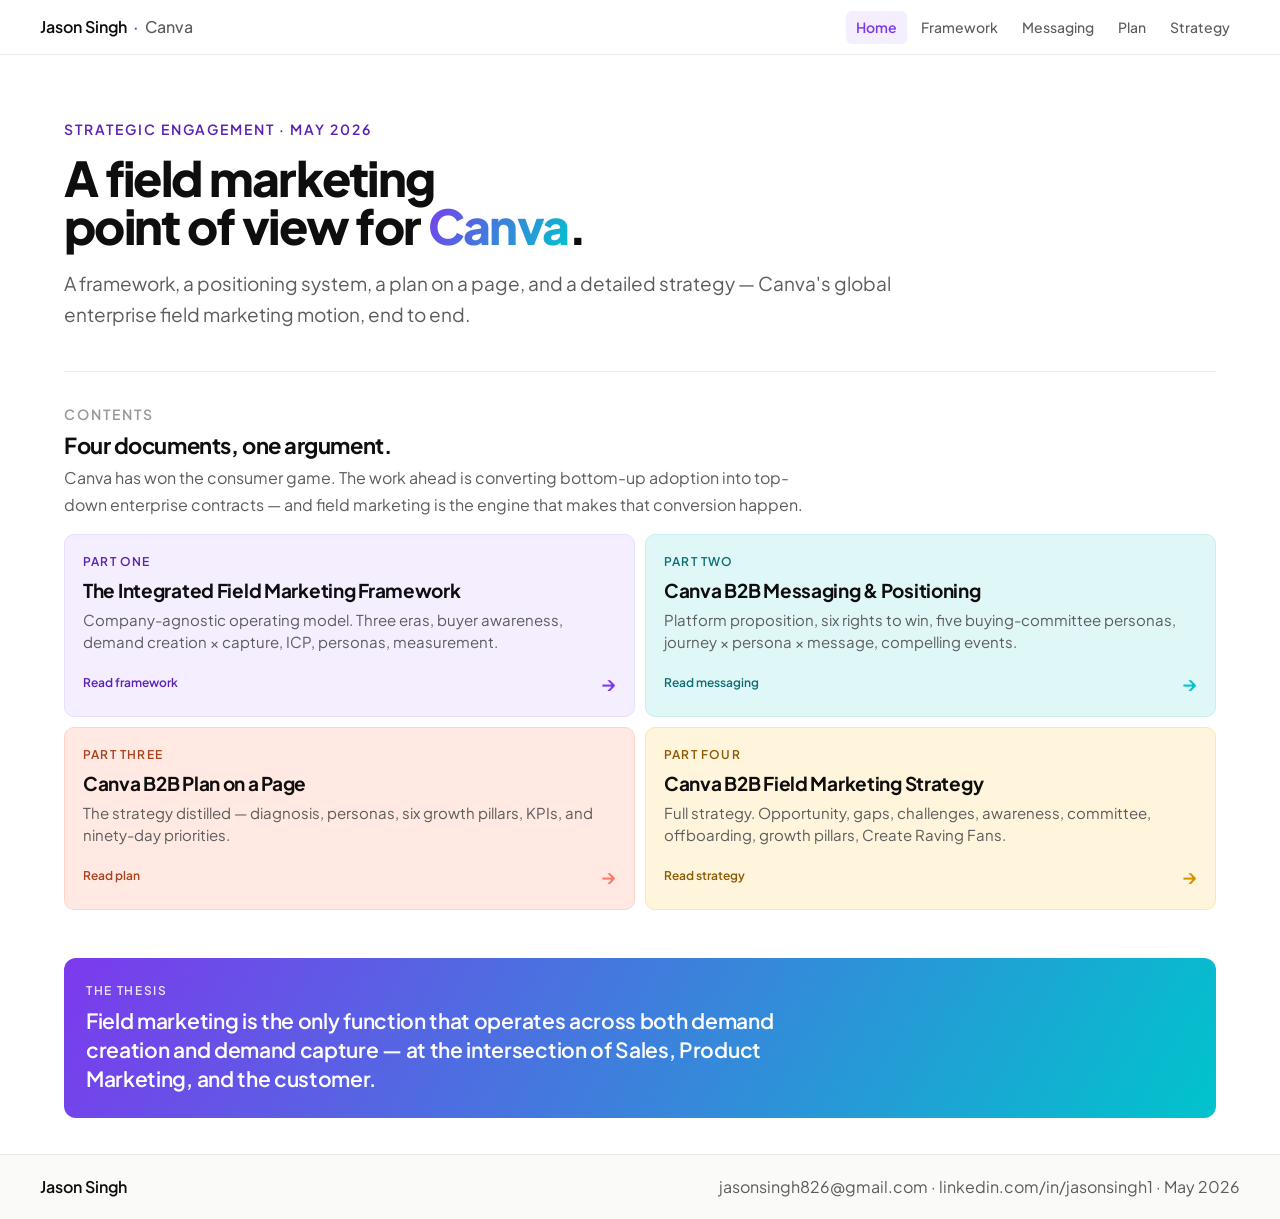
==== commit cf721708: "Add files via upload" ====
--- a/index.html
+++ b/index.html
@@ -11,36 +11,36 @@
 <style>
 * { box-sizing: border-box; margin: 0; padding: 0; }
 html { scroll-behavior: smooth; }
-body { font-family: 'Plus Jakarta Sans', -apple-system, sans-serif; color: #0E0E0E; background: #FFFFFF; -webkit-font-smoothing: antialiased; font-size: 14px; line-height: 1.5; }
+body { font-family: 'Plus Jakarta Sans', -apple-system, sans-serif; color: #0E0E0E; background: #FFFFFF; -webkit-font-smoothing: antialiased; font-size: 17px; line-height: 1.5; }
 a { text-decoration: none; color: inherit; }
 p { line-height: 1.65; }
 nav { background: rgba(255,255,255,0.95); backdrop-filter: blur(12px); -webkit-backdrop-filter: blur(12px); border-bottom: 1px solid #ECEAE5; padding: 0 24px; position: sticky; top: 0; z-index: 100; }
-nav .nav-inner { max-width: 960px; margin: 0 auto; display: flex; align-items: center; justify-content: space-between; height: 54px; }
-nav .brand { font-size: 13px; font-weight: 600; color: #0E0E0E; }
+nav .nav-inner { max-width: 1200px; margin: 0 auto; display: flex; align-items: center; justify-content: space-between; height: 54px; }
+nav .brand { font-size: 16px; font-weight: 600; color: #0E0E0E; }
 nav .brand .dot { color: #7C3AED; margin: 0 6px; }
 nav .brand .sub { color: #5C5C5C; font-weight: 500; }
 nav .links { display: flex; gap: 4px; }
-nav .links a { font-size: 11px; font-weight: 500; color: #5C5C5C; padding: 6px 10px; border-radius: 6px; transition: all 0.15s; }
+nav .links a { font-size: 14px; font-weight: 500; color: #5C5C5C; padding: 6px 10px; border-radius: 6px; transition: all 0.15s; }
 nav .links a:hover { background: #F4EEFF; color: #5B21B6; }
 nav .links a.active { background: #F4EEFF; color: #7C3AED; font-weight: 600; }
-main { max-width: 960px; margin: 0 auto; padding: 0 24px; }
+main { max-width: 1200px; margin: 0 auto; padding: 0 24px; }
 .hero { padding: 64px 0 40px 0; }
-.eyebrow { font-size: 11px; font-weight: 600; letter-spacing: 0.14em; text-transform: uppercase; color: #5B21B6; margin-bottom: 14px; }
+.eyebrow { font-size: 14px; font-weight: 600; letter-spacing: 0.14em; text-transform: uppercase; color: #5B21B6; margin-bottom: 14px; }
 h1 { font-weight: 800; font-size: 48px; line-height: 1.0; letter-spacing: -0.035em; margin-bottom: 18px; }
 .gradient-text { background: linear-gradient(120deg, #7C3AED 0%, #00C4CC 100%); -webkit-background-clip: text; background-clip: text; color: transparent; }
-.lead { font-size: 15px; color: #5C5C5C; font-weight: 400; max-width: 62ch; }
+.lead { font-size: 19px; color: #5C5C5C; font-weight: 400; max-width: 62ch; }
 .section-header { padding: 32px 0 0 0; border-top: 1px solid #ECEAE5; }
-.section-header .small-eyebrow { font-size: 11px; font-weight: 600; letter-spacing: 0.14em; text-transform: uppercase; color: #999; margin-bottom: 6px; }
+.section-header .small-eyebrow { font-size: 14px; font-weight: 600; letter-spacing: 0.14em; text-transform: uppercase; color: #999; margin-bottom: 6px; }
 .section-header h2 { font-size: 22px; font-weight: 700; letter-spacing: -0.02em; line-height: 1.3; margin-bottom: 6px; }
-.section-header p { font-size: 13px; color: #5C5C5C; max-width: 62ch; }
+.section-header p { font-size: 16px; color: #5C5C5C; max-width: 62ch; }
 .toc-grid { display: grid; grid-template-columns: 1fr 1fr; gap: 10px; padding: 16px 0; }
 .toc-card { display: flex; flex-direction: column; justify-content: space-between; min-height: 140px; padding: 18px; border-radius: 10px; transition: transform 0.18s ease; cursor: pointer; }
 .toc-card:hover { transform: translateY(-2px); }
-.toc-card .num { font-size: 10px; font-weight: 600; letter-spacing: 0.1em; margin-bottom: 8px; }
-.toc-card .title { font-size: 15px; font-weight: 700; color: #0E0E0E; line-height: 1.25; letter-spacing: -0.015em; margin-bottom: 6px; }
-.toc-card .desc { font-size: 12px; color: #5C5C5C; line-height: 1.5; }
-.toc-card .meta { display: flex; justify-content: space-between; align-items: center; margin-top: 14px; font-size: 10px; font-weight: 600; }
-.toc-card .arrow { font-size: 16px; font-weight: 600; }
+.toc-card .num { font-size: 12px; font-weight: 600; letter-spacing: 0.1em; margin-bottom: 8px; }
+.toc-card .title { font-size: 19px; font-weight: 700; color: #0E0E0E; line-height: 1.25; letter-spacing: -0.015em; margin-bottom: 6px; }
+.toc-card .desc { font-size: 15px; color: #5C5C5C; line-height: 1.5; }
+.toc-card .meta { display: flex; justify-content: space-between; align-items: center; margin-top: 14px; font-size: 12px; font-weight: 600; }
+.toc-card .arrow { font-size: 20px; font-weight: 600; }
 .toc-card.violet { background: #F4EEFF; border: 1px solid #E8DEFF; }
 .toc-card.violet .num, .toc-card.violet .meta span:first-child { color: #5B21B6; }
 .toc-card.violet .arrow { color: #7C3AED; }
@@ -54,10 +54,10 @@
 .toc-card.amber .num, .toc-card.amber .meta span:first-child { color: #8B5A00; }
 .toc-card.amber .arrow { color: #D89200; }
 .thesis { background: linear-gradient(120deg, #7C3AED 0%, #00C4CC 100%); border-radius: 12px; padding: 24px 22px; color: #fff; margin: 32px 0 36px 0; }
-.thesis .kicker { font-size: 10px; font-weight: 600; letter-spacing: 0.14em; text-transform: uppercase; color: rgba(255,255,255,0.85); margin-bottom: 6px; }
-.thesis p { font-size: 17px; font-weight: 600; line-height: 1.4; letter-spacing: -0.015em; max-width: 50ch; color: #fff; }
+.thesis .kicker { font-size: 12px; font-weight: 600; letter-spacing: 0.14em; text-transform: uppercase; color: rgba(255,255,255,0.85); margin-bottom: 6px; }
+.thesis p { font-size: 21px; font-weight: 600; line-height: 1.4; letter-spacing: -0.015em; max-width: 50ch; color: #fff; }
 .site-footer { border-top: 1px solid #ECEAE5; background: #FAFAF9; padding: 20px 24px; }
-.site-footer .footer-inner { max-width: 960px; margin: 0 auto; display: flex; justify-content: space-between; align-items: center; gap: 16px; flex-wrap: wrap; font-size: 13px; }
+.site-footer .footer-inner { max-width: 1200px; margin: 0 auto; display: flex; justify-content: space-between; align-items: center; gap: 16px; flex-wrap: wrap; font-size: 16px; }
 .site-footer .name { font-weight: 600; color: #0E0E0E; }
 .site-footer .meta { color: #5C5C5C; font-weight: 400; }
 .site-footer .meta a:hover { color: #7C3AED; }
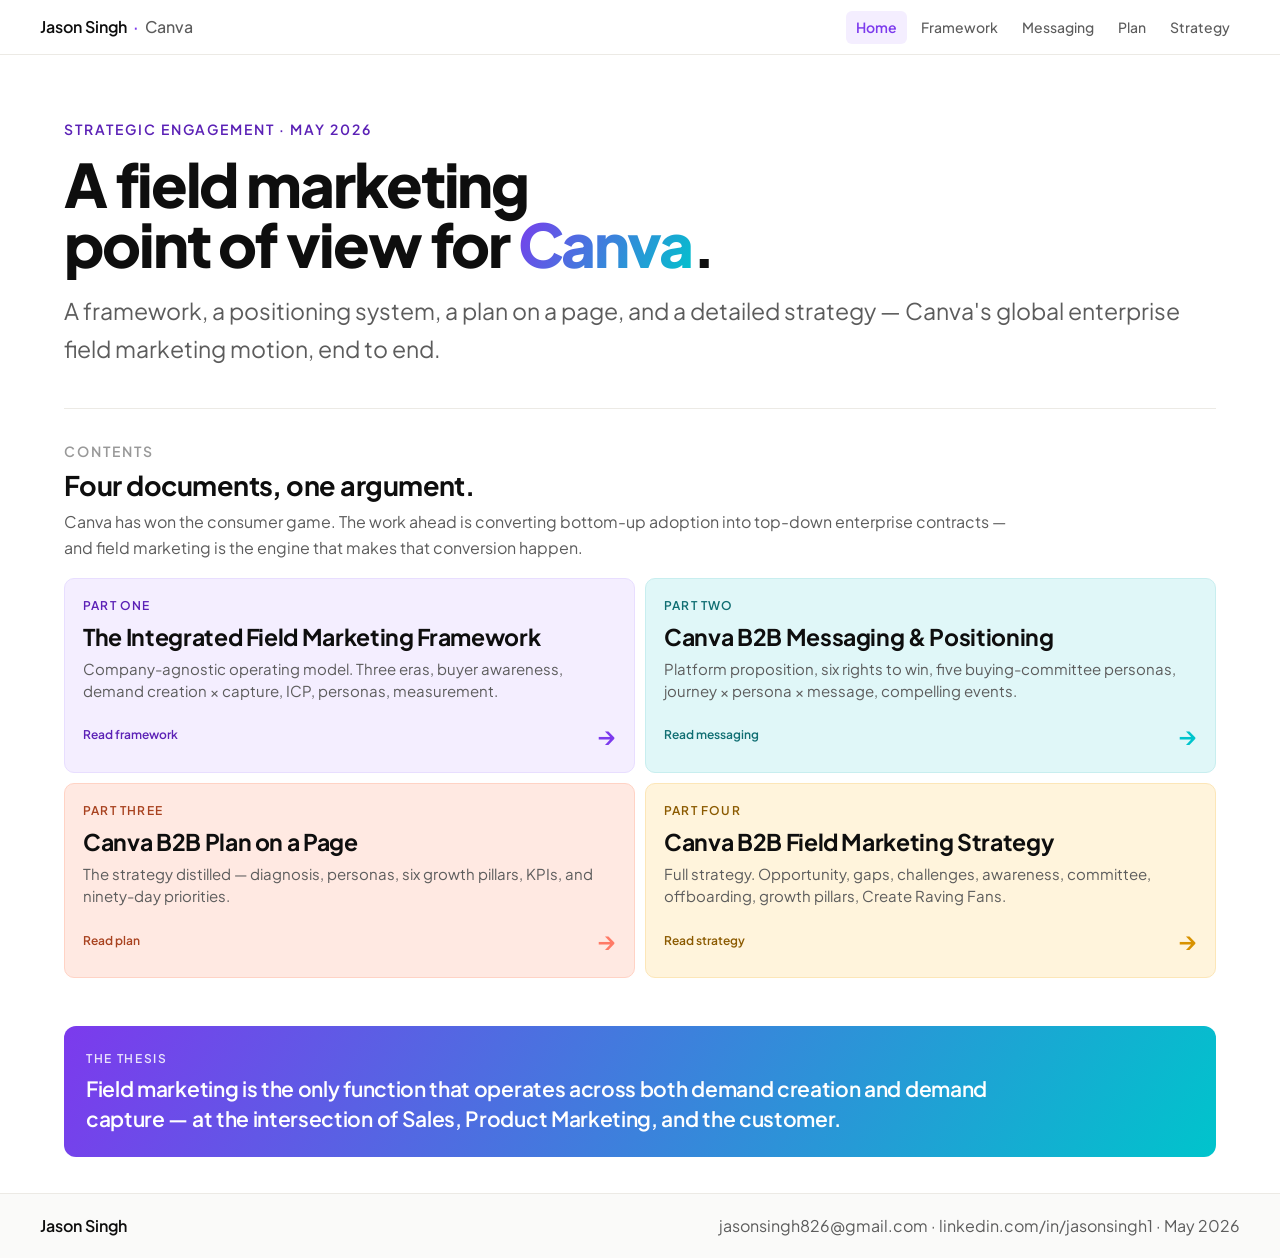
==== commit 258c469d: "Add files via upload" ====
--- a/index.html
+++ b/index.html
@@ -26,21 +26,21 @@
 main { max-width: 1200px; margin: 0 auto; padding: 0 24px; }
 .hero { padding: 64px 0 40px 0; }
 .eyebrow { font-size: 14px; font-weight: 600; letter-spacing: 0.14em; text-transform: uppercase; color: #5B21B6; margin-bottom: 14px; }
-h1 { font-weight: 800; font-size: 48px; line-height: 1.0; letter-spacing: -0.035em; margin-bottom: 18px; }
+h1 { font-weight: 800; font-size: 60px; line-height: 1.0; letter-spacing: -0.035em; margin-bottom: 18px; }
 .gradient-text { background: linear-gradient(120deg, #7C3AED 0%, #00C4CC 100%); -webkit-background-clip: text; background-clip: text; color: transparent; }
-.lead { font-size: 19px; color: #5C5C5C; font-weight: 400; max-width: 62ch; }
+.lead { font-size: 23px; color: #5C5C5C; font-weight: 400; max-width: 80ch; }
 .section-header { padding: 32px 0 0 0; border-top: 1px solid #ECEAE5; }
 .section-header .small-eyebrow { font-size: 14px; font-weight: 600; letter-spacing: 0.14em; text-transform: uppercase; color: #999; margin-bottom: 6px; }
-.section-header h2 { font-size: 22px; font-weight: 700; letter-spacing: -0.02em; line-height: 1.3; margin-bottom: 6px; }
-.section-header p { font-size: 16px; color: #5C5C5C; max-width: 62ch; }
+.section-header h2 { font-size: 27px; font-weight: 700; letter-spacing: -0.02em; line-height: 1.3; margin-bottom: 6px; }
+.section-header p { font-size: 16px; color: #5C5C5C; max-width: 80ch; }
 .toc-grid { display: grid; grid-template-columns: 1fr 1fr; gap: 10px; padding: 16px 0; }
 .toc-card { display: flex; flex-direction: column; justify-content: space-between; min-height: 140px; padding: 18px; border-radius: 10px; transition: transform 0.18s ease; cursor: pointer; }
 .toc-card:hover { transform: translateY(-2px); }
 .toc-card .num { font-size: 12px; font-weight: 600; letter-spacing: 0.1em; margin-bottom: 8px; }
-.toc-card .title { font-size: 19px; font-weight: 700; color: #0E0E0E; line-height: 1.25; letter-spacing: -0.015em; margin-bottom: 6px; }
+.toc-card .title { font-size: 23px; font-weight: 700; color: #0E0E0E; line-height: 1.25; letter-spacing: -0.015em; margin-bottom: 6px; }
 .toc-card .desc { font-size: 15px; color: #5C5C5C; line-height: 1.5; }
 .toc-card .meta { display: flex; justify-content: space-between; align-items: center; margin-top: 14px; font-size: 12px; font-weight: 600; }
-.toc-card .arrow { font-size: 20px; font-weight: 600; }
+.toc-card .arrow { font-size: 25px; font-weight: 600; }
 .toc-card.violet { background: #F4EEFF; border: 1px solid #E8DEFF; }
 .toc-card.violet .num, .toc-card.violet .meta span:first-child { color: #5B21B6; }
 .toc-card.violet .arrow { color: #7C3AED; }
@@ -55,13 +55,13 @@
 .toc-card.amber .arrow { color: #D89200; }
 .thesis { background: linear-gradient(120deg, #7C3AED 0%, #00C4CC 100%); border-radius: 12px; padding: 24px 22px; color: #fff; margin: 32px 0 36px 0; }
 .thesis .kicker { font-size: 12px; font-weight: 600; letter-spacing: 0.14em; text-transform: uppercase; color: rgba(255,255,255,0.85); margin-bottom: 6px; }
-.thesis p { font-size: 21px; font-weight: 600; line-height: 1.4; letter-spacing: -0.015em; max-width: 50ch; color: #fff; }
+.thesis p { font-size: 21px; font-weight: 600; line-height: 1.4; letter-spacing: -0.015em; max-width: 64ch; color: #fff; }
 .site-footer { border-top: 1px solid #ECEAE5; background: #FAFAF9; padding: 20px 24px; }
 .site-footer .footer-inner { max-width: 1200px; margin: 0 auto; display: flex; justify-content: space-between; align-items: center; gap: 16px; flex-wrap: wrap; font-size: 16px; }
 .site-footer .name { font-weight: 600; color: #0E0E0E; }
 .site-footer .meta { color: #5C5C5C; font-weight: 400; }
 .site-footer .meta a:hover { color: #7C3AED; }
-@media (max-width: 700px) { h1 { font-size: 36px; } .toc-grid { grid-template-columns: 1fr; } nav .links { display: none; } }
+@media (max-width: 700px) { h1 { font-size: 44px; } .toc-grid { grid-template-columns: 1fr; } nav .links { display: none; } }
 </style>
 </head>
 <body>
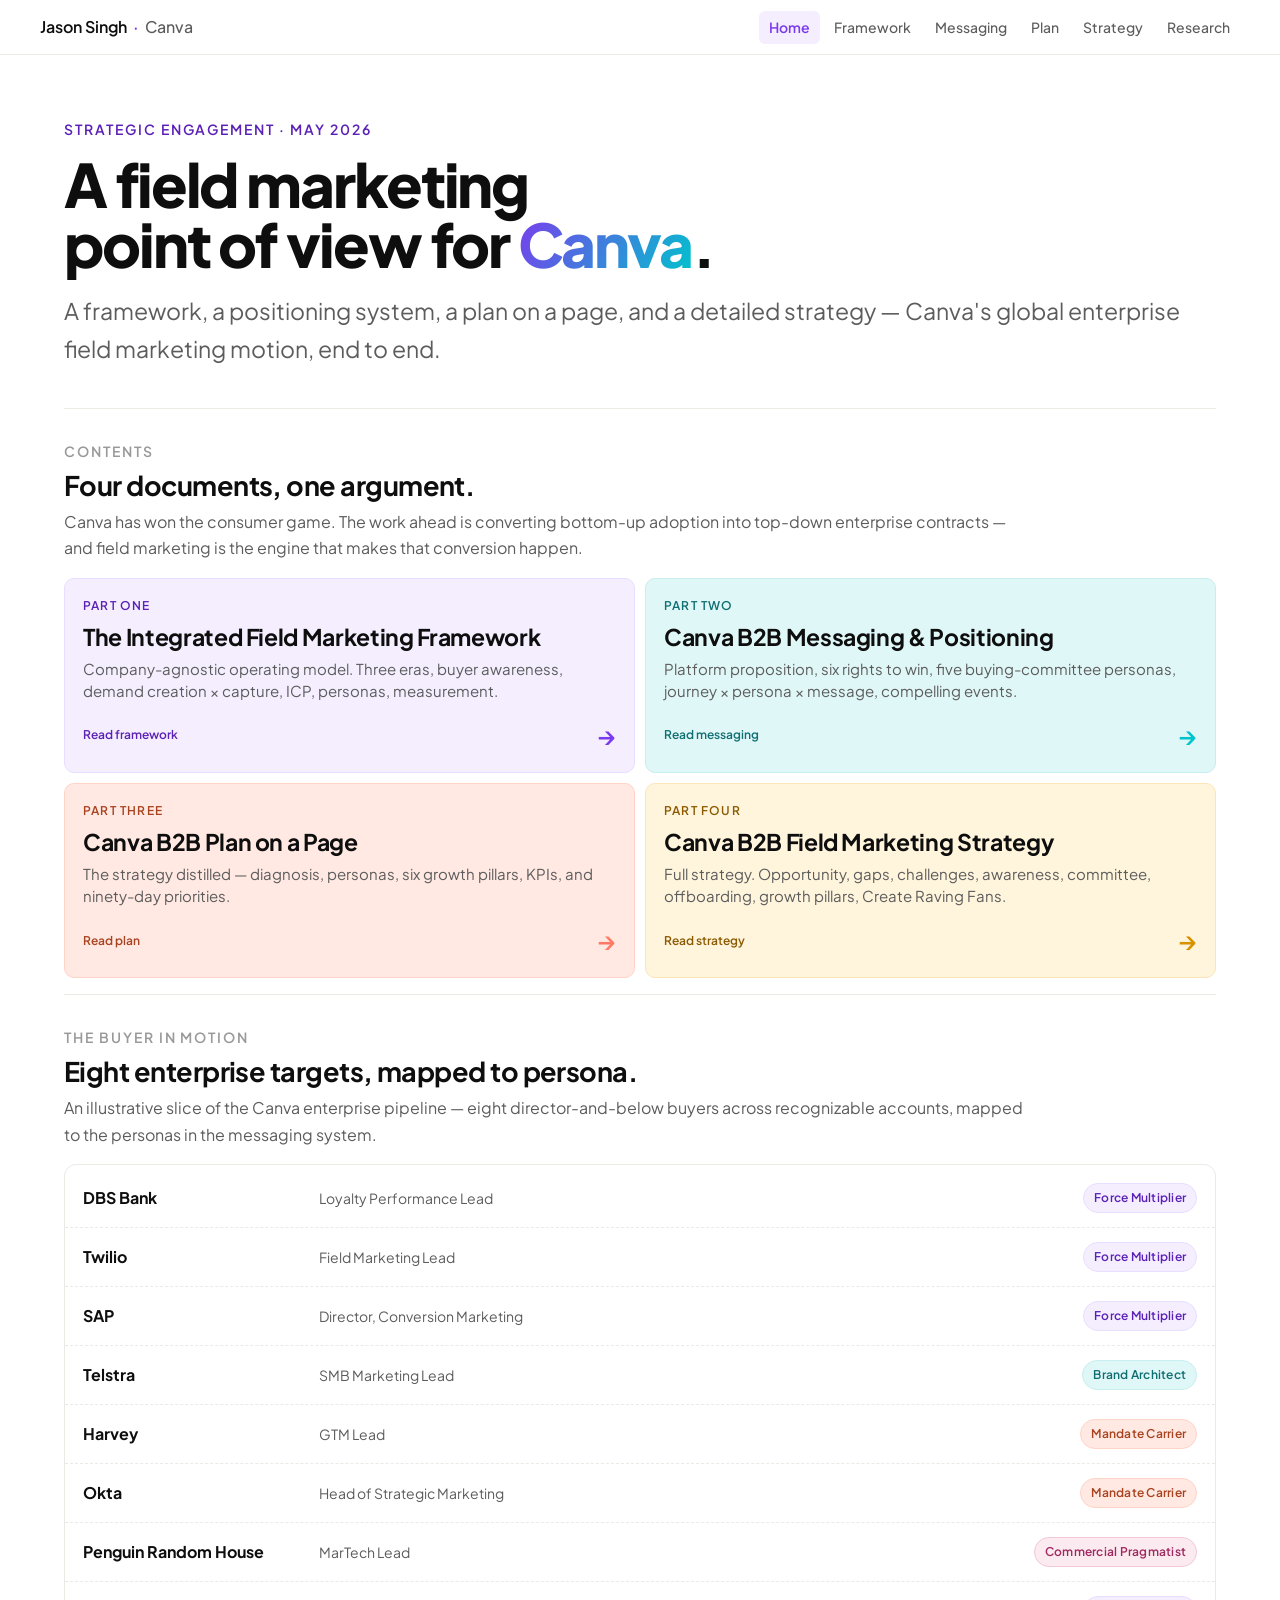
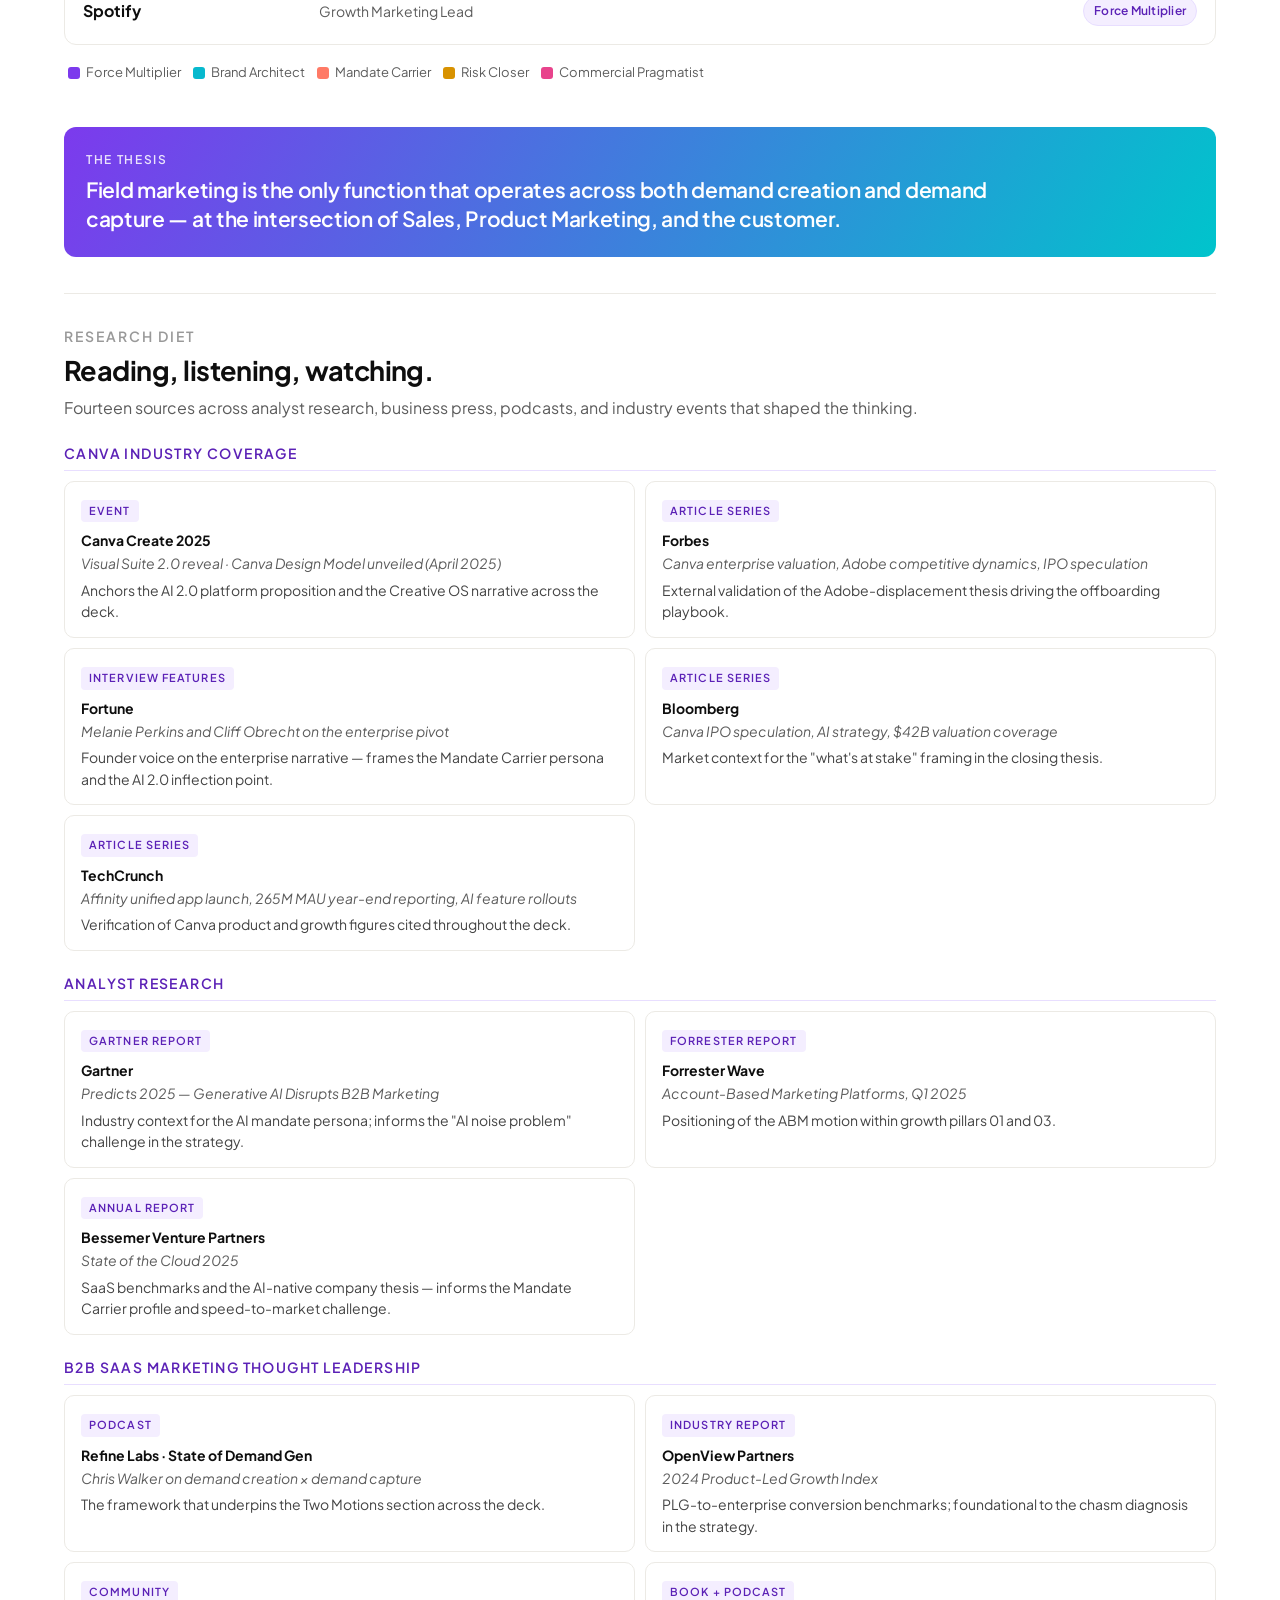
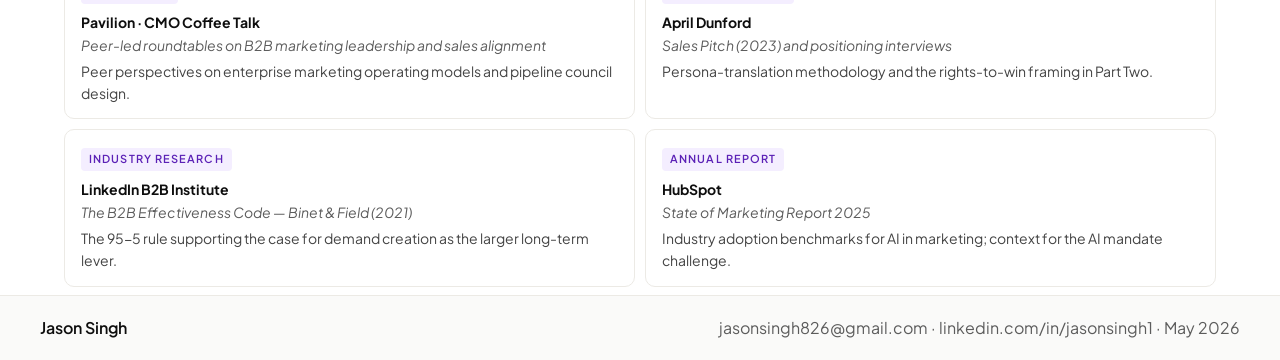
==== commit fb2f0076: "Add files via upload" ====
--- a/index.html
+++ b/index.html
@@ -61,7 +61,33 @@
 .site-footer .name { font-weight: 600; color: #0E0E0E; }
 .site-footer .meta { color: #5C5C5C; font-weight: 400; }
 .site-footer .meta a:hover { color: #7C3AED; }
-@media (max-width: 700px) { h1 { font-size: 44px; } .toc-grid { grid-template-columns: 1fr; } nav .links { display: none; } }
+.committee-disclaimer { background: #FFF4DC; border: 1px solid #FCE6B8; border-radius: 10px; padding: 12px 14px; font-size: 14px; color: #0E0E0E; line-height: 1.6; margin-bottom: 14px; }
+.committee-disclaimer strong { color: #8B5A00; }
+.committee-list { border: 1px solid #ECEAE5; border-radius: 12px; padding: 4px 0; margin-bottom: 14px; background: #fff; }
+.committee-row { display: grid; grid-template-columns: 220px 1fr 200px; gap: 16px; padding: 14px 18px; border-bottom: 1px dashed #ECEAE5; align-items: center; }
+.committee-row:last-child { border-bottom: none; }
+.committee-row .company { font-size: 16px; font-weight: 700; color: #0E0E0E; }
+.committee-row .role { font-size: 14px; color: #5C5C5C; line-height: 1.45; }
+.committee-row .trigger { font-size: 14px; color: #444; line-height: 1.5; font-style: italic; }
+.committee-row .pill-wrap { display: flex; justify-content: flex-end; align-items: flex-start; }
+.committee-row .pill { display: inline-block; font-size: 12px; font-weight: 600; padding: 5px 10px; border-radius: 100px; letter-spacing: 0.02em; }
+.pill.violet { background: #F4EEFF; color: #5B21B6; border: 1px solid #E8DEFF; }
+.pill.teal { background: #E0F7F8; color: #0F6E72; border: 1px solid #C8EEEF; }
+.pill.coral { background: #FFE9E2; color: #A8421F; border: 1px solid #FFD3C5; }
+.pill.amber { background: #FFF4DC; color: #8B5A00; border: 1px solid #FCE6B8; }
+.pill.pink { background: #FBEAF0; color: #A02860; border: 1px solid #F2C8D9; }
+.legend { display: flex; flex-wrap: wrap; gap: 12px; padding: 4px 4px 12px 4px; }
+.legend .item { display: inline-flex; align-items: center; gap: 6px; font-size: 13px; color: #5C5C5C; }
+.legend .swatch { width: 12px; height: 12px; border-radius: 3px; }
+.framework-grid { display: grid; grid-template-columns: 1fr 1fr; gap: 10px; margin-bottom: 8px; }
+.framework-card { border: 1px solid #ECEAE5; border-radius: 10px; padding: 14px 16px; background: #fff; }
+.framework-card .tag { display: inline-block; font-size: 11px; font-weight: 600; letter-spacing: 0.1em; text-transform: uppercase; color: #5B21B6; background: #F4EEFF; padding: 3px 8px; border-radius: 4px; margin-bottom: 8px; }
+.framework-card .author { font-size: 14px; font-weight: 700; color: #0E0E0E; margin-bottom: 2px; }
+.framework-card .work { font-size: 14px; color: #5C5C5C; font-style: italic; margin-bottom: 6px; line-height: 1.45; }
+.framework-card p { font-size: 14px; color: #444; line-height: 1.55; }
+.resource-group-label { font-size: 14px; font-weight: 600; color: #5B21B6; letter-spacing: 0.1em; text-transform: uppercase; margin: 22px 0 10px 0; padding-bottom: 6px; border-bottom: 1px solid #E8DEFF; }
+.resource-group-label:first-of-type { margin-top: 6px; }
+@media (max-width: 700px) { h1 { font-size: 44px; } .toc-grid { grid-template-columns: 1fr; } nav .links { display: none; } .committee-row { grid-template-columns: 1fr; gap: 6px; padding: 12px 16px; } .committee-row .pill-wrap { justify-content: flex-start; } .framework-grid { grid-template-columns: 1fr; } }
 </style>
 </head>
 <body>
@@ -75,6 +101,7 @@
       <a href="messaging.html">Messaging</a>
       <a href="plan-on-a-page.html">Plan</a>
       <a href="strategy.html">Strategy</a>
+      <a href="research.html">Research</a>
     </div>
   </div>
 </nav>
@@ -133,9 +160,177 @@
 
   </div>
 
+  <section class="section-header">
+    <div class="small-eyebrow">The buyer in motion</div>
+    <h2>Eight enterprise targets, mapped to persona.</h2>
+    <p>An illustrative slice of the Canva enterprise pipeline — eight director-and-below buyers across recognizable accounts, mapped to the personas in the messaging system.</p>
+  </section>
+
+  <div class="committee-list" style="margin-top:16px">
+
+    <div class="committee-row">
+      <div class="company">DBS Bank</div>
+      <div class="role">Loyalty Performance Lead</div>
+      <div class="pill-wrap"><span class="pill violet">Force Multiplier</span></div>
+    </div>
+
+    <div class="committee-row">
+      <div class="company">Twilio</div>
+      <div class="role">Field Marketing Lead</div>
+      <div class="pill-wrap"><span class="pill violet">Force Multiplier</span></div>
+    </div>
+
+    <div class="committee-row">
+      <div class="company">SAP</div>
+      <div class="role">Director, Conversion Marketing</div>
+      <div class="pill-wrap"><span class="pill violet">Force Multiplier</span></div>
+    </div>
+
+    <div class="committee-row">
+      <div class="company">Telstra</div>
+      <div class="role">SMB Marketing Lead</div>
+      <div class="pill-wrap"><span class="pill teal">Brand Architect</span></div>
+    </div>
+
+    <div class="committee-row">
+      <div class="company">Harvey</div>
+      <div class="role">GTM Lead</div>
+      <div class="pill-wrap"><span class="pill coral">Mandate Carrier</span></div>
+    </div>
+
+    <div class="committee-row">
+      <div class="company">Okta</div>
+      <div class="role">Head of Strategic Marketing</div>
+      <div class="pill-wrap"><span class="pill coral">Mandate Carrier</span></div>
+    </div>
+
+    <div class="committee-row">
+      <div class="company">Penguin Random House</div>
+      <div class="role">MarTech Lead</div>
+      <div class="pill-wrap"><span class="pill pink">Commercial Pragmatist</span></div>
+    </div>
+
+    <div class="committee-row">
+      <div class="company">Spotify</div>
+      <div class="role">Growth Marketing Lead</div>
+      <div class="pill-wrap"><span class="pill violet">Force Multiplier</span></div>
+    </div>
+
+  </div>
+
+  <div class="legend">
+    <div class="item"><span class="swatch" style="background:#7C3AED"></span> Force Multiplier</div>
+    <div class="item"><span class="swatch" style="background:#07B9CE"></span> Brand Architect</div>
+    <div class="item"><span class="swatch" style="background:#FF7A66"></span> Mandate Carrier</div>
+    <div class="item"><span class="swatch" style="background:#D89200"></span> Risk Closer</div>
+    <div class="item"><span class="swatch" style="background:#E8438C"></span> Commercial Pragmatist</div>
+  </div>
+
   <div class="thesis">
     <div class="kicker">The thesis</div>
     <p>Field marketing is the only function that operates across both demand creation and demand capture — at the intersection of Sales, Product Marketing, and the customer.</p>
+  </div>
+
+  <section class="section-header">
+    <div class="small-eyebrow">Research diet</div>
+    <h2>Reading, listening, watching.</h2>
+    <p>Fourteen sources across analyst research, business press, podcasts, and industry events that shaped the thinking.</p>
+  </section>
+
+  <div class="resource-group-label">Canva industry coverage</div>
+  <div class="framework-grid">
+    <div class="framework-card">
+      <div class="tag">Event</div>
+      <div class="author">Canva Create 2025</div>
+      <div class="work">Visual Suite 2.0 reveal · Canva Design Model unveiled (April 2025)</div>
+      <p>Anchors the AI 2.0 platform proposition and the Creative OS narrative across the deck.</p>
+    </div>
+    <div class="framework-card">
+      <div class="tag">Article series</div>
+      <div class="author">Forbes</div>
+      <div class="work">Canva enterprise valuation, Adobe competitive dynamics, IPO speculation</div>
+      <p>External validation of the Adobe-displacement thesis driving the offboarding playbook.</p>
+    </div>
+    <div class="framework-card">
+      <div class="tag">Interview features</div>
+      <div class="author">Fortune</div>
+      <div class="work">Melanie Perkins and Cliff Obrecht on the enterprise pivot</div>
+      <p>Founder voice on the enterprise narrative — frames the Mandate Carrier persona and the AI 2.0 inflection point.</p>
+    </div>
+    <div class="framework-card">
+      <div class="tag">Article series</div>
+      <div class="author">Bloomberg</div>
+      <div class="work">Canva IPO speculation, AI strategy, $42B valuation coverage</div>
+      <p>Market context for the "what's at stake" framing in the closing thesis.</p>
+    </div>
+    <div class="framework-card">
+      <div class="tag">Article series</div>
+      <div class="author">TechCrunch</div>
+      <div class="work">Affinity unified app launch, 265M MAU year-end reporting, AI feature rollouts</div>
+      <p>Verification of Canva product and growth figures cited throughout the deck.</p>
+    </div>
+  </div>
+
+  <div class="resource-group-label">Analyst research</div>
+  <div class="framework-grid">
+    <div class="framework-card">
+      <div class="tag">Gartner report</div>
+      <div class="author">Gartner</div>
+      <div class="work">Predicts 2025 — Generative AI Disrupts B2B Marketing</div>
+      <p>Industry context for the AI mandate persona; informs the "AI noise problem" challenge in the strategy.</p>
+    </div>
+    <div class="framework-card">
+      <div class="tag">Forrester report</div>
+      <div class="author">Forrester Wave</div>
+      <div class="work">Account-Based Marketing Platforms, Q1 2025</div>
+      <p>Positioning of the ABM motion within growth pillars 01 and 03.</p>
+    </div>
+    <div class="framework-card">
+      <div class="tag">Annual report</div>
+      <div class="author">Bessemer Venture Partners</div>
+      <div class="work">State of the Cloud 2025</div>
+      <p>SaaS benchmarks and the AI-native company thesis — informs the Mandate Carrier profile and speed-to-market challenge.</p>
+    </div>
+  </div>
+
+  <div class="resource-group-label">B2B SaaS marketing thought leadership</div>
+  <div class="framework-grid">
+    <div class="framework-card">
+      <div class="tag">Podcast</div>
+      <div class="author">Refine Labs · State of Demand Gen</div>
+      <div class="work">Chris Walker on demand creation × demand capture</div>
+      <p>The framework that underpins the Two Motions section across the deck.</p>
+    </div>
+    <div class="framework-card">
+      <div class="tag">Industry report</div>
+      <div class="author">OpenView Partners</div>
+      <div class="work">2024 Product-Led Growth Index</div>
+      <p>PLG-to-enterprise conversion benchmarks; foundational to the chasm diagnosis in the strategy.</p>
+    </div>
+    <div class="framework-card">
+      <div class="tag">Community</div>
+      <div class="author">Pavilion · CMO Coffee Talk</div>
+      <div class="work">Peer-led roundtables on B2B marketing leadership and sales alignment</div>
+      <p>Peer perspectives on enterprise marketing operating models and pipeline council design.</p>
+    </div>
+    <div class="framework-card">
+      <div class="tag">Book + podcast</div>
+      <div class="author">April Dunford</div>
+      <div class="work">Sales Pitch (2023) and positioning interviews</div>
+      <p>Persona-translation methodology and the rights-to-win framing in Part Two.</p>
+    </div>
+    <div class="framework-card">
+      <div class="tag">Industry research</div>
+      <div class="author">LinkedIn B2B Institute</div>
+      <div class="work">The B2B Effectiveness Code — Binet &amp; Field (2021)</div>
+      <p>The 95-5 rule supporting the case for demand creation as the larger long-term lever.</p>
+    </div>
+    <div class="framework-card">
+      <div class="tag">Annual report</div>
+      <div class="author">HubSpot</div>
+      <div class="work">State of Marketing Report 2025</div>
+      <p>Industry adoption benchmarks for AI in marketing; context for the AI mandate challenge.</p>
+    </div>
   </div>
 
 </main>
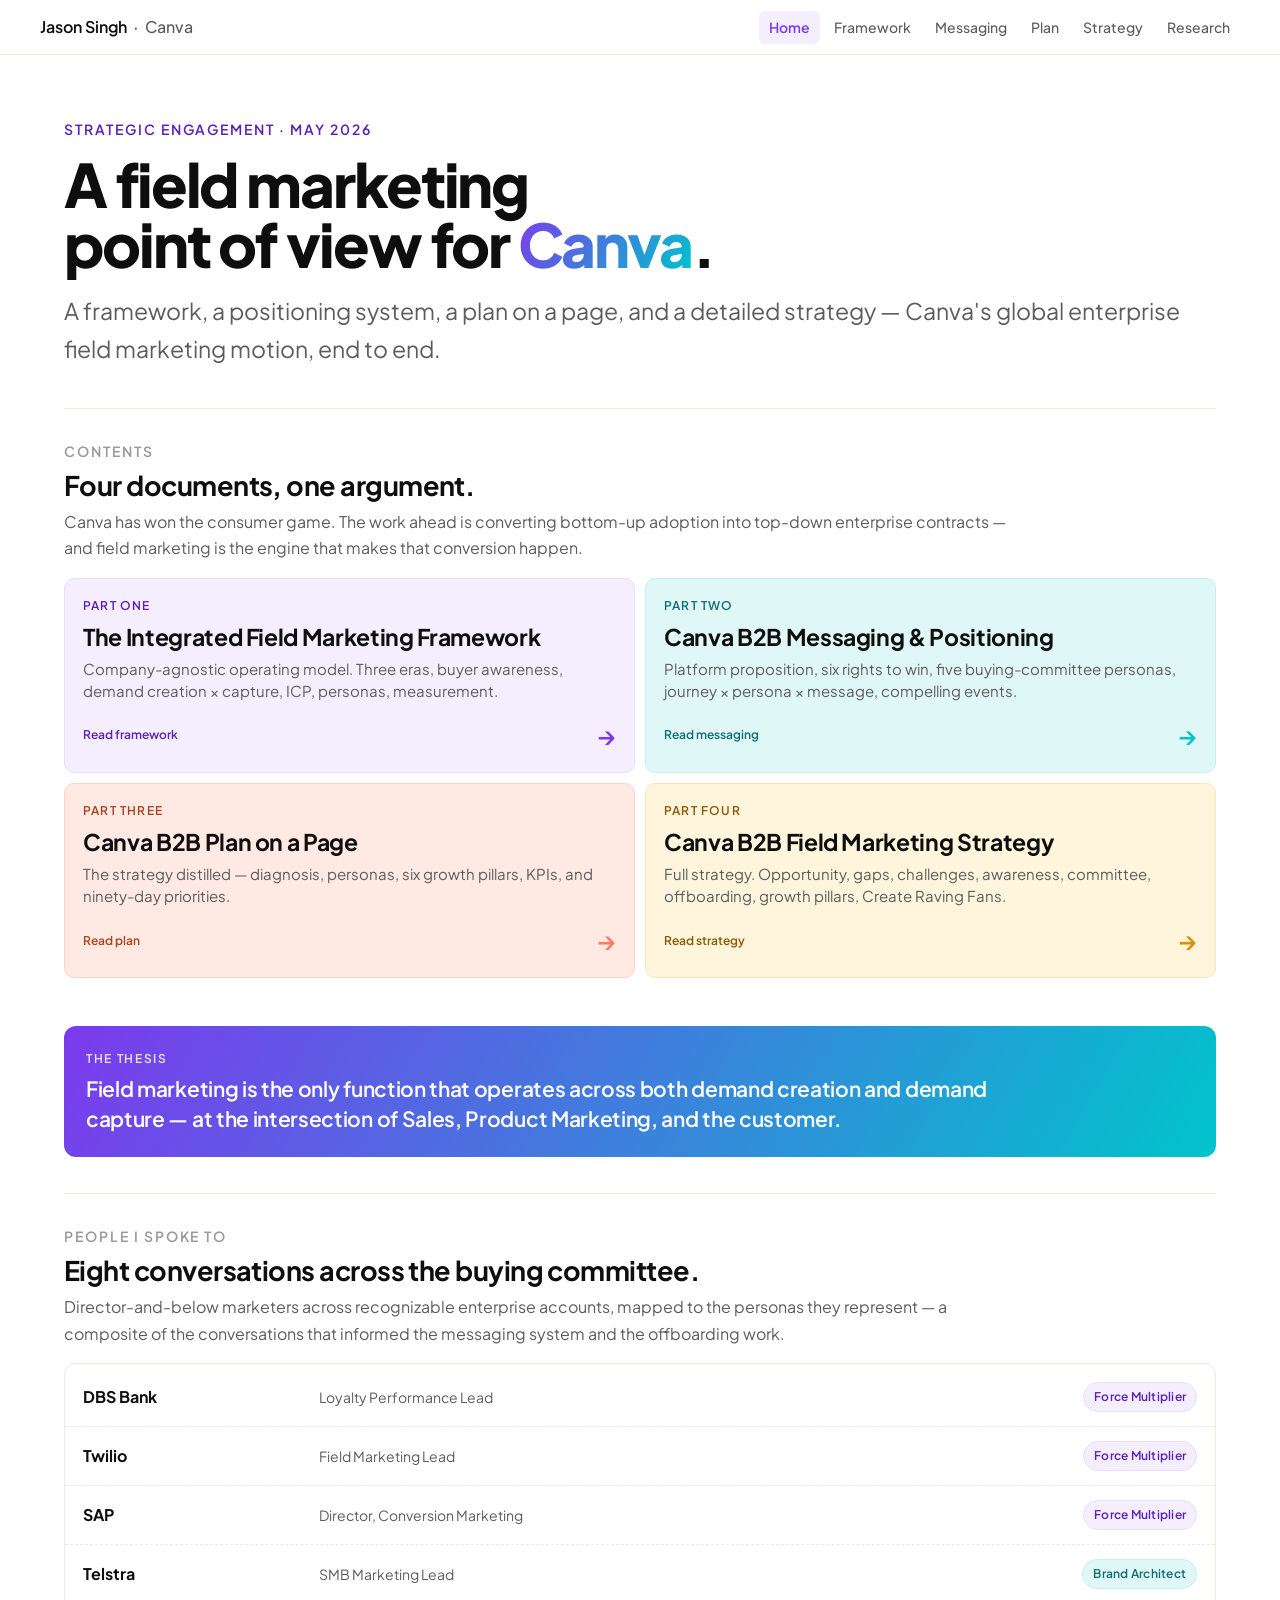
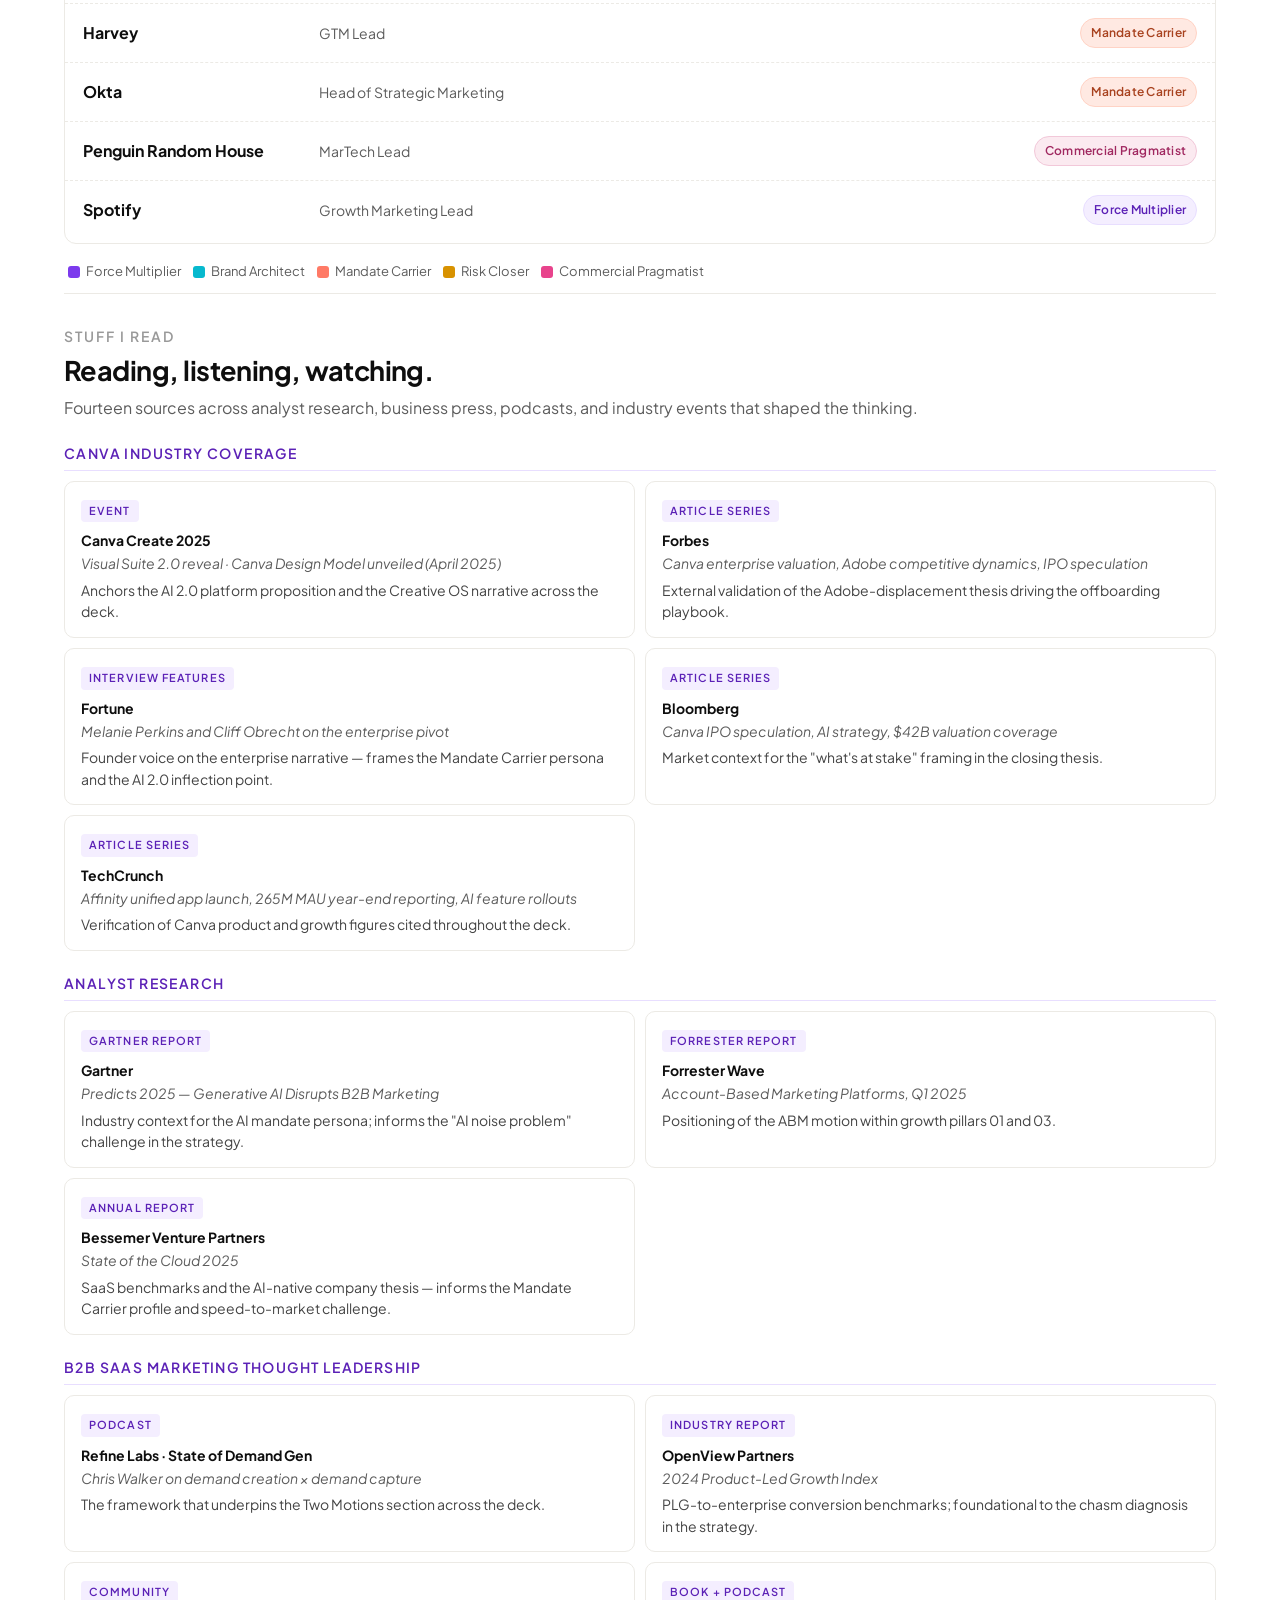
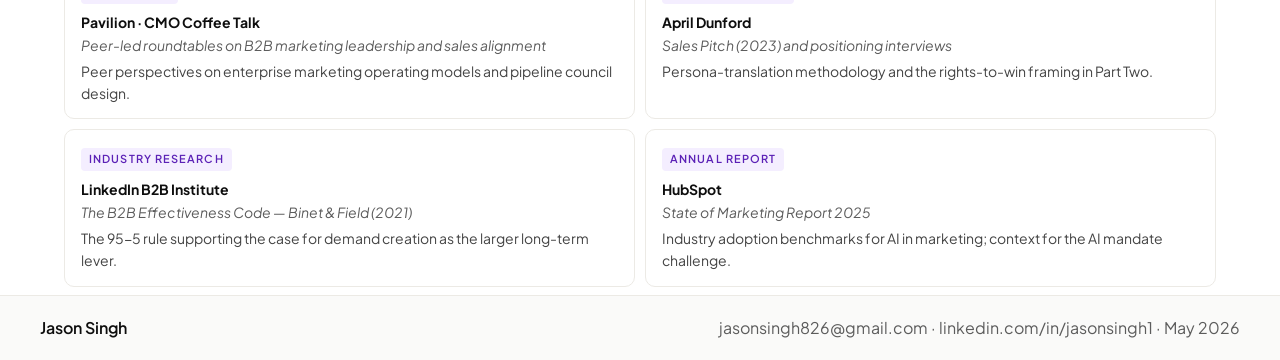
==== commit a9755e9a: "Add files via upload" ====
--- a/index.html
+++ b/index.html
@@ -160,10 +160,15 @@
 
   </div>
 
+  <div class="thesis">
+    <div class="kicker">The thesis</div>
+    <p>Field marketing is the only function that operates across both demand creation and demand capture — at the intersection of Sales, Product Marketing, and the customer.</p>
+  </div>
+
   <section class="section-header">
-    <div class="small-eyebrow">The buyer in motion</div>
-    <h2>Eight enterprise targets, mapped to persona.</h2>
-    <p>An illustrative slice of the Canva enterprise pipeline — eight director-and-below buyers across recognizable accounts, mapped to the personas in the messaging system.</p>
+    <div class="small-eyebrow">People I spoke to</div>
+    <h2>Eight conversations across the buying committee.</h2>
+    <p>Director-and-below marketers across recognizable enterprise accounts, mapped to the personas they represent — a composite of the conversations that informed the messaging system and the offboarding work.</p>
   </section>
 
   <div class="committee-list" style="margin-top:16px">
@@ -226,13 +231,8 @@
     <div class="item"><span class="swatch" style="background:#E8438C"></span> Commercial Pragmatist</div>
   </div>
 
-  <div class="thesis">
-    <div class="kicker">The thesis</div>
-    <p>Field marketing is the only function that operates across both demand creation and demand capture — at the intersection of Sales, Product Marketing, and the customer.</p>
-  </div>
-
   <section class="section-header">
-    <div class="small-eyebrow">Research diet</div>
+    <div class="small-eyebrow">Stuff I read</div>
     <h2>Reading, listening, watching.</h2>
     <p>Fourteen sources across analyst research, business press, podcasts, and industry events that shaped the thinking.</p>
   </section>
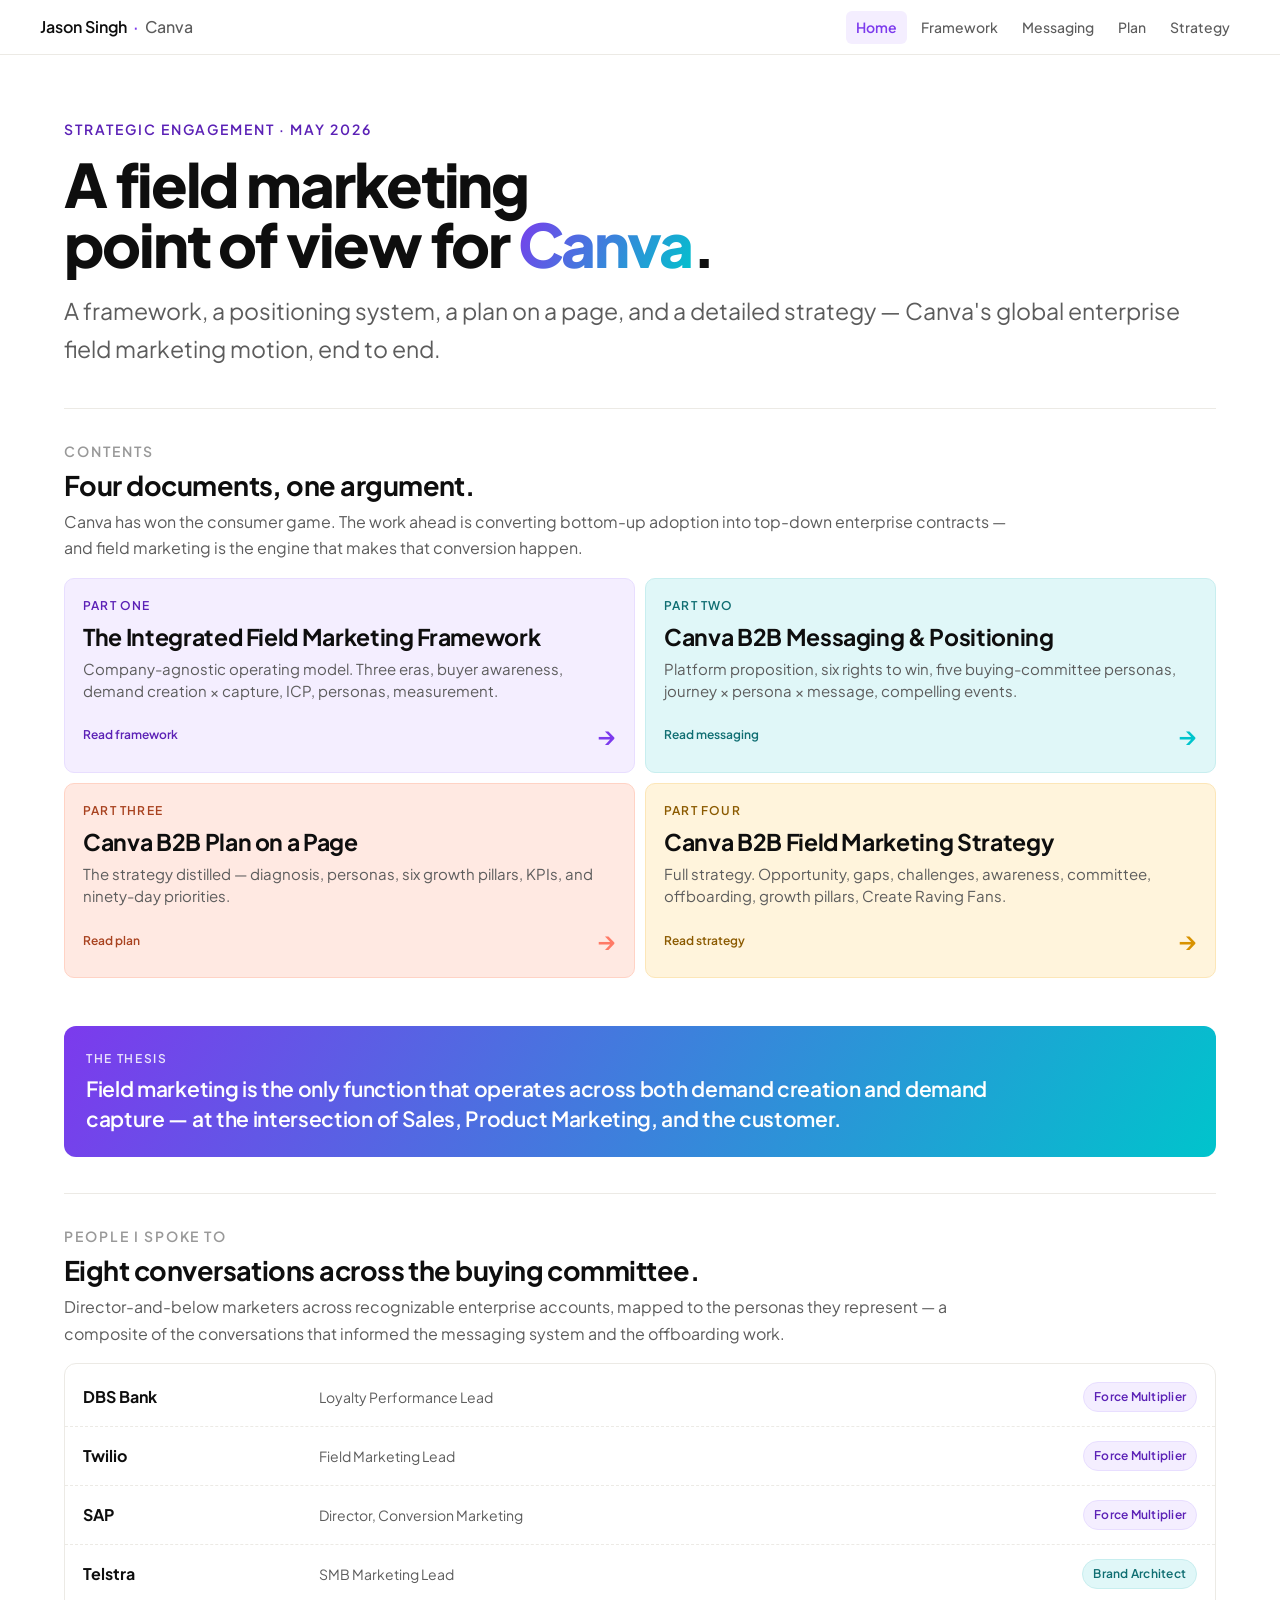
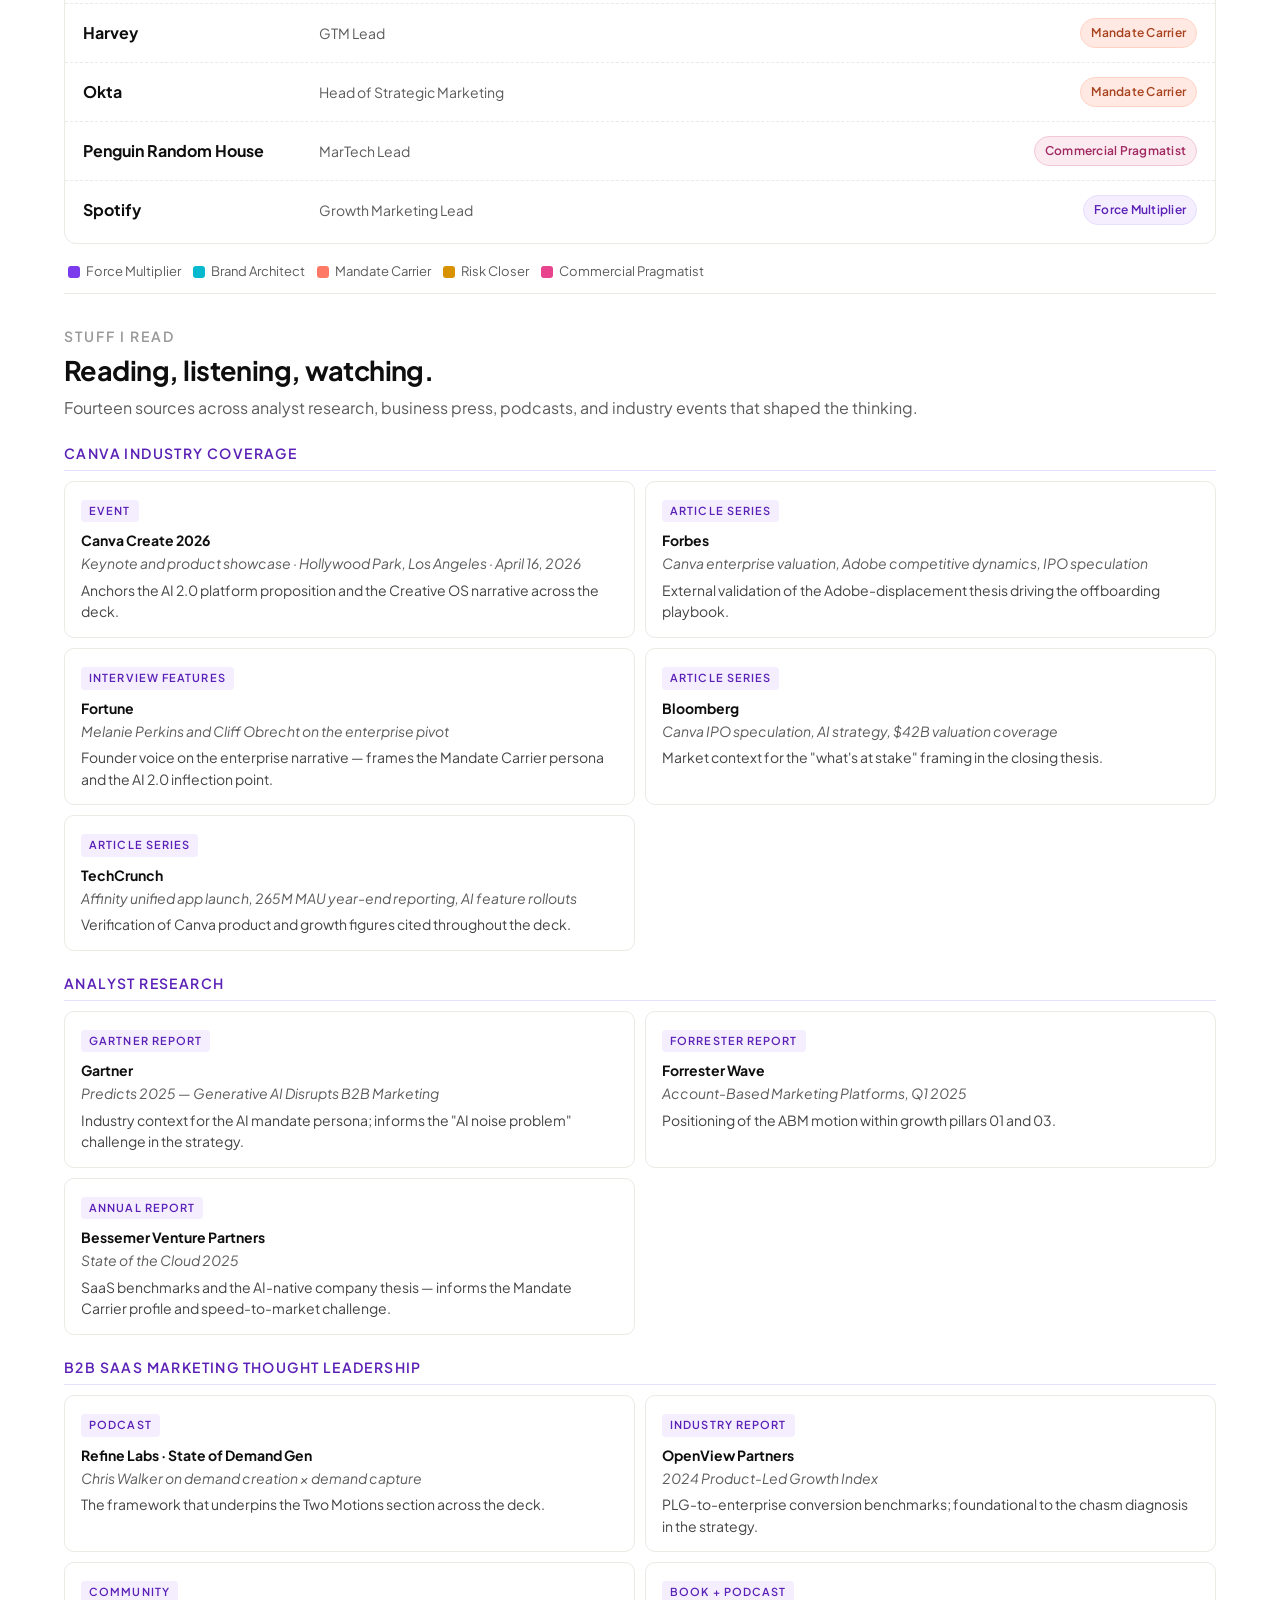
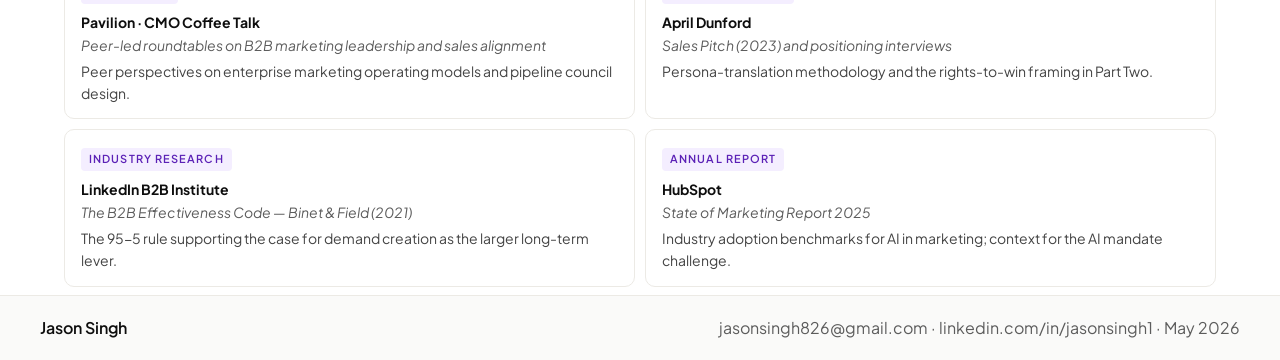
==== commit a2458cdf: "Add files via upload" ====
--- a/index.html
+++ b/index.html
@@ -101,7 +101,6 @@
       <a href="messaging.html">Messaging</a>
       <a href="plan-on-a-page.html">Plan</a>
       <a href="strategy.html">Strategy</a>
-      <a href="research.html">Research</a>
     </div>
   </div>
 </nav>
@@ -241,8 +240,8 @@
   <div class="framework-grid">
     <div class="framework-card">
       <div class="tag">Event</div>
-      <div class="author">Canva Create 2025</div>
-      <div class="work">Visual Suite 2.0 reveal · Canva Design Model unveiled (April 2025)</div>
+      <div class="author">Canva Create 2026</div>
+      <div class="work">Keynote and product showcase · Hollywood Park, Los Angeles · April 16, 2026</div>
       <p>Anchors the AI 2.0 platform proposition and the Creative OS narrative across the deck.</p>
     </div>
     <div class="framework-card">
